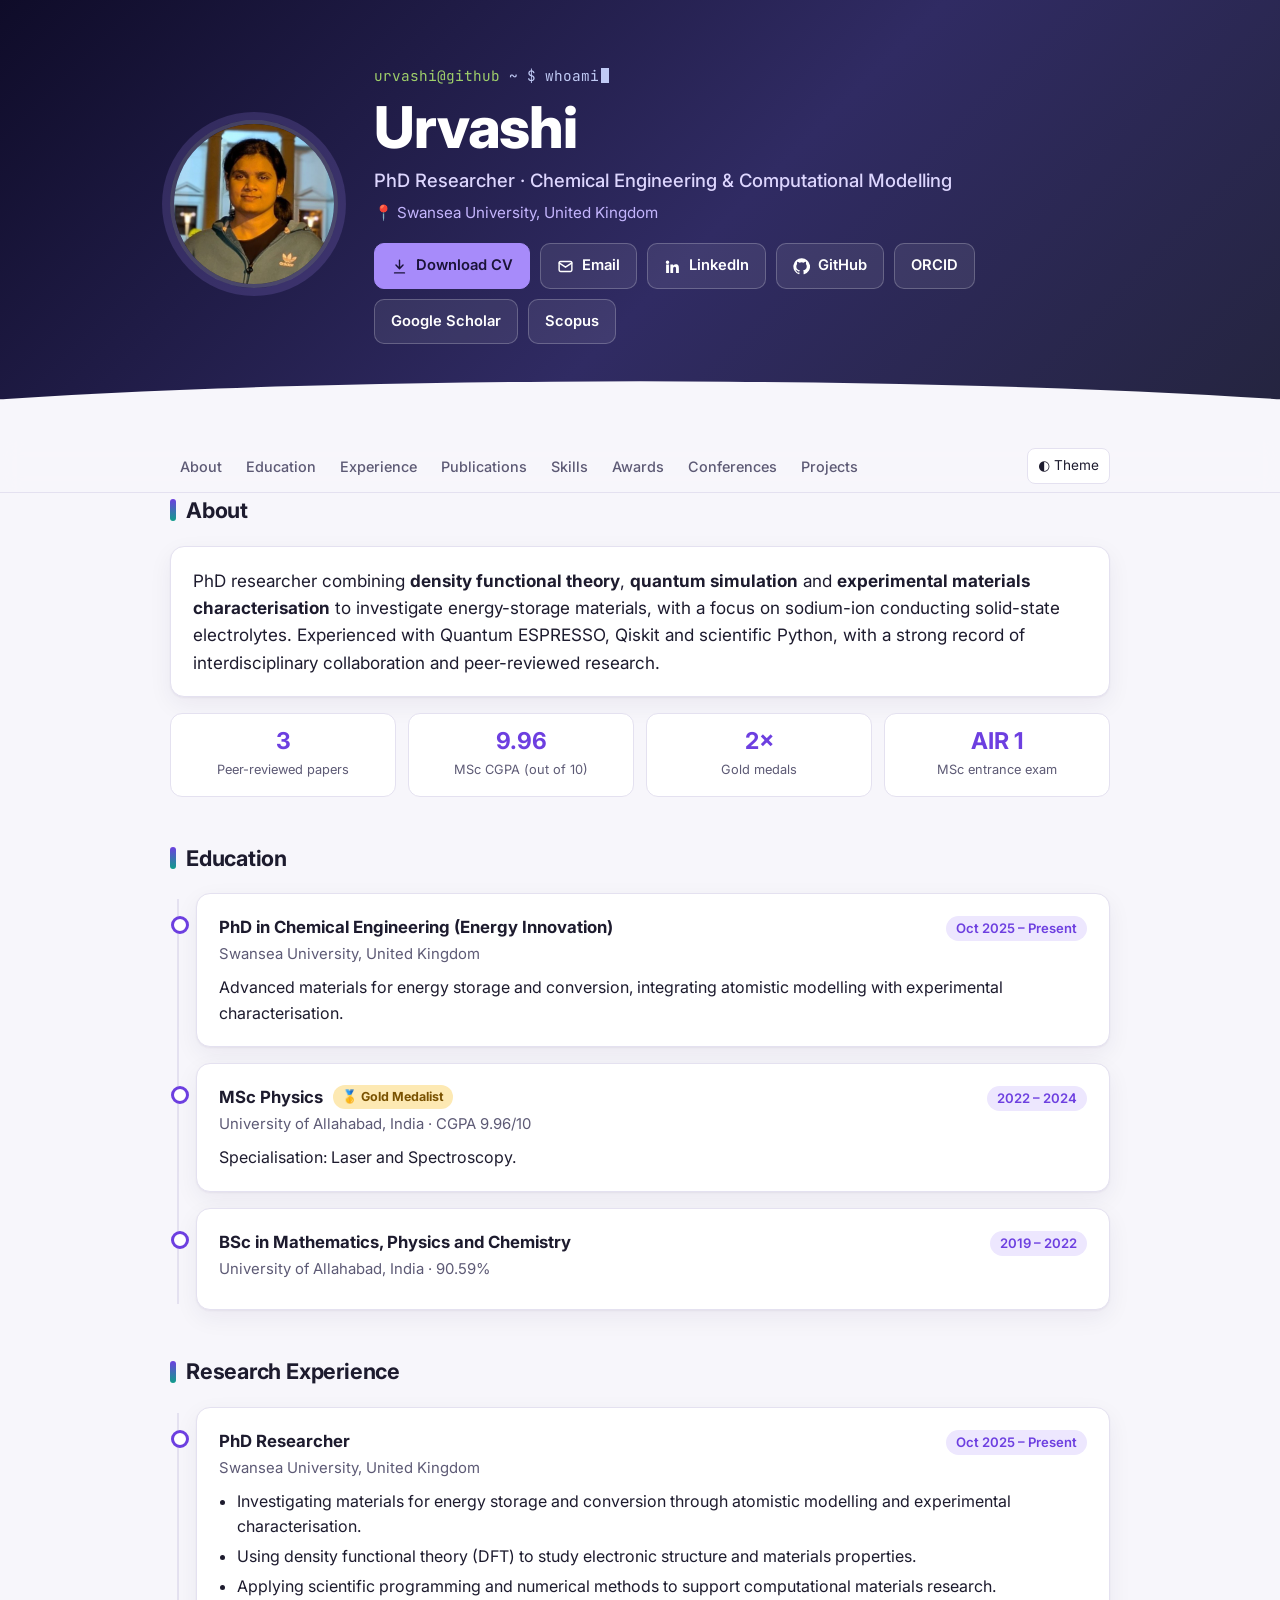
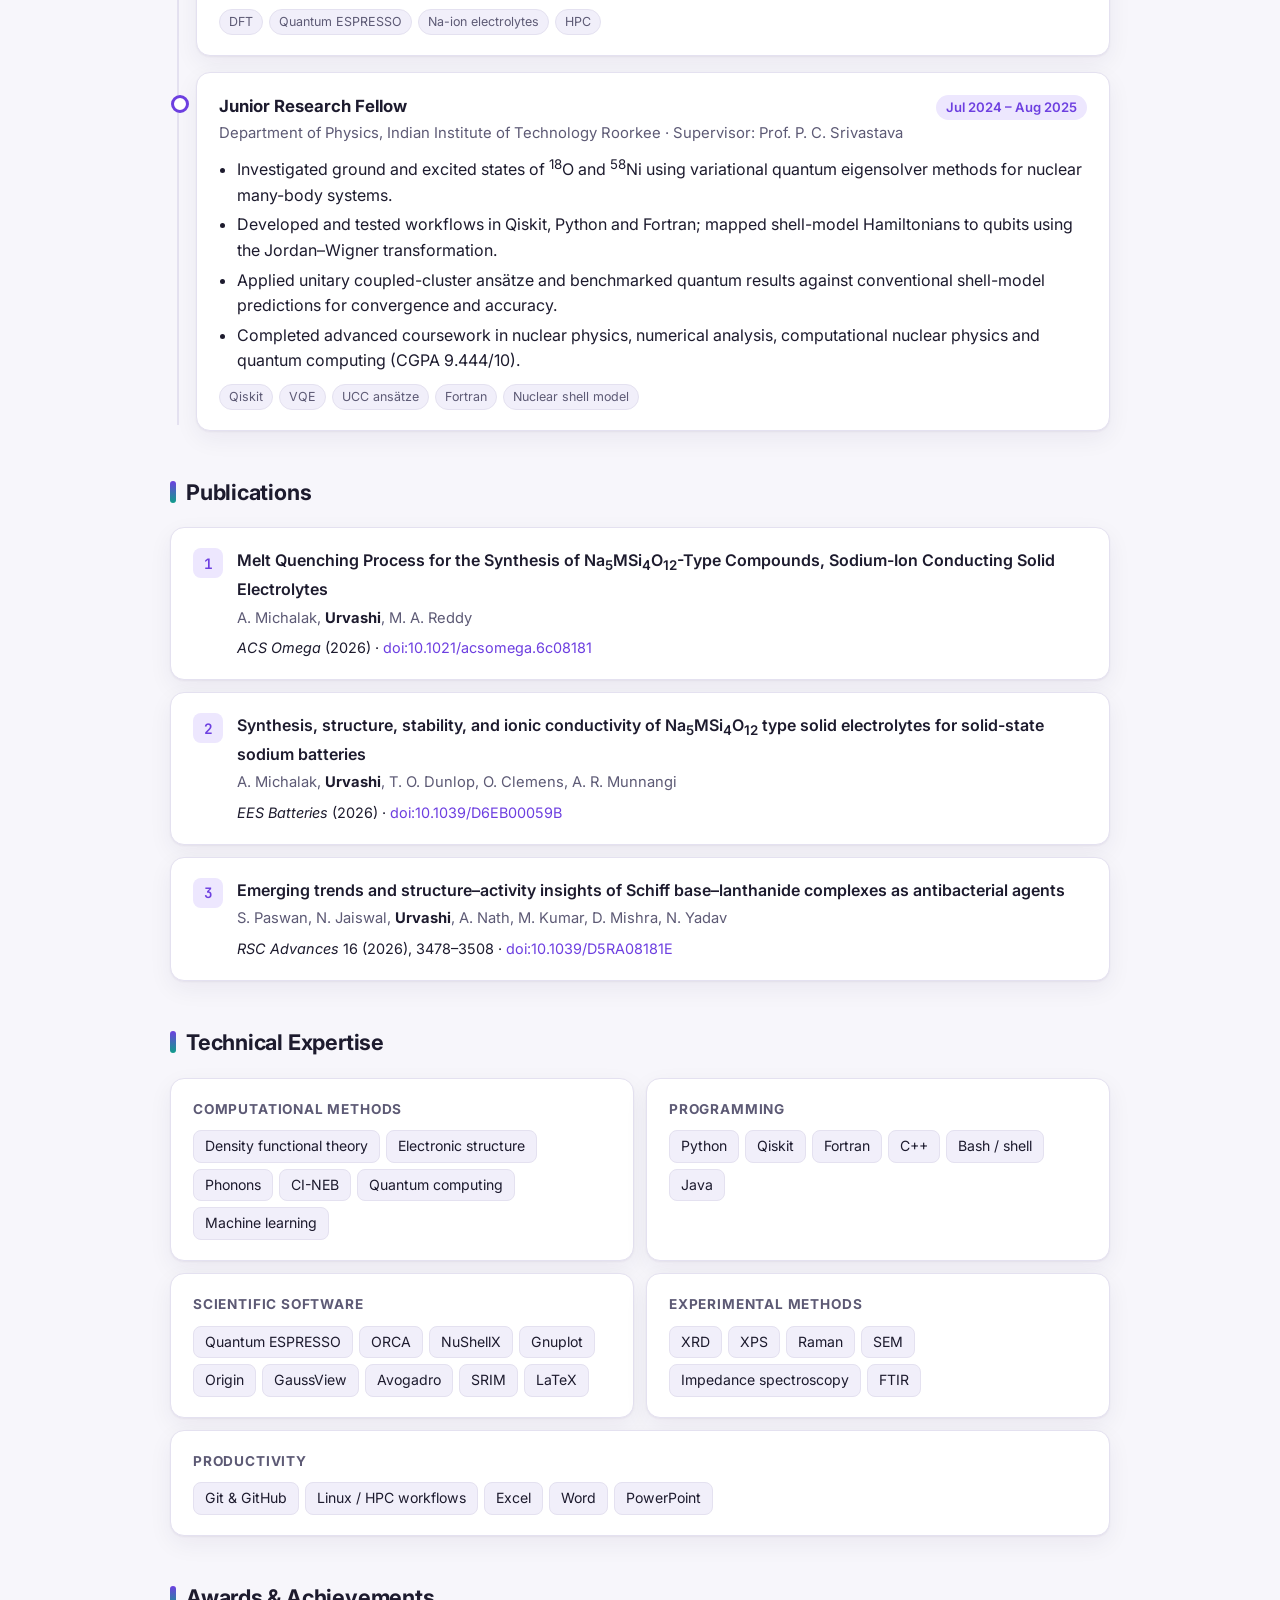
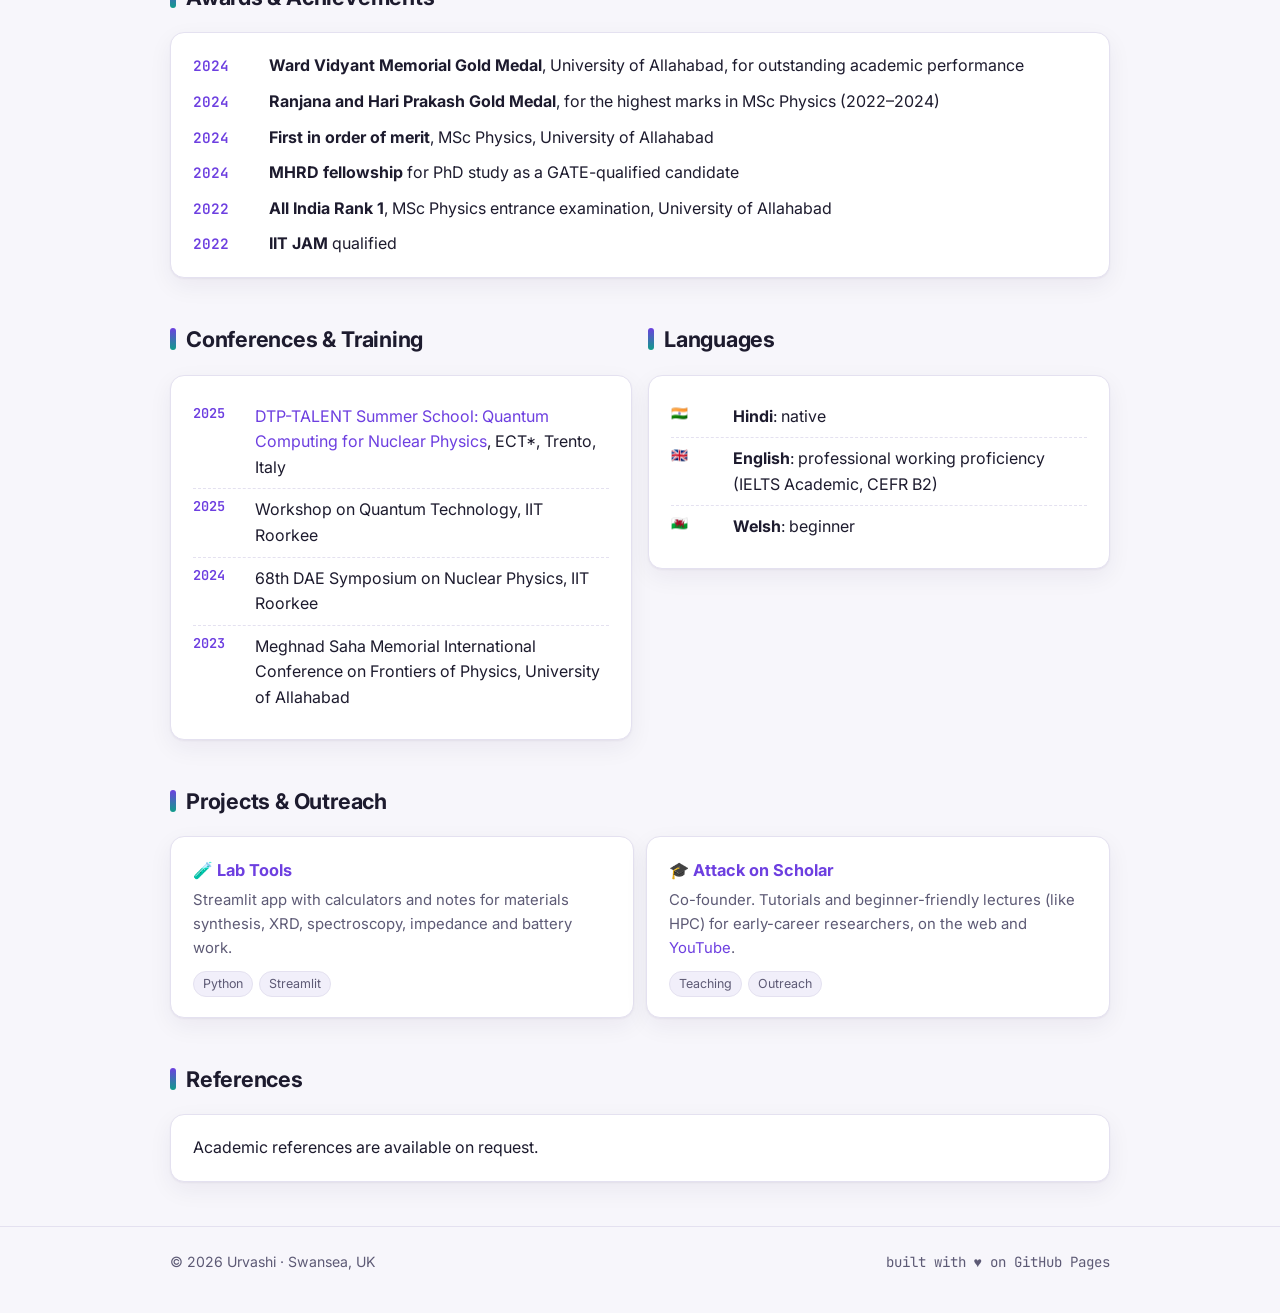
==== index.html @ 61d044e2 "Add files via upload" ====
<!doctype html>
<html lang="en">
<head>
<meta charset="utf-8">
<meta name="viewport" content="width=device-width, initial-scale=1">
<title>Urvashi · PhD Researcher</title>
<meta name="description" content="Urvashi: PhD researcher in Chemical Engineering (Energy Innovation) at Swansea University, working on sodium-ion solid-state electrolytes with DFT and experimental characterisation.">
<meta property="og:title" content="Urvashi · PhD Researcher">
<meta property="og:description" content="Sodium-ion solid-state electrolytes · DFT · Quantum computing · Swansea University">
<meta property="og:image" content="photo.jpg">
<link rel="preconnect" href="https://fonts.googleapis.com">
<link rel="preconnect" href="https://fonts.gstatic.com" crossorigin>
<link href="https://fonts.googleapis.com/css2?family=Inter:wght@400;500;600;700;800&family=JetBrains+Mono:wght@400;600&display=swap" rel="stylesheet">
<style>
:root{
  --bg:#f7f6fb; --surface:#ffffff; --surface-2:#f1effa; --text:#1d1b2e; --muted:#5d5a75; --line:#e4e1f0;
  --accent:#6d3fe0; --accent-soft:#ede7fe; --accent-2:#0f9d8a; --chip:#f1effa; --shadow:0 1px 2px rgba(30,20,70,.05),0 8px 24px rgba(30,20,70,.06);
  --hero-a:#0f0c29; --hero-b:#302b63; --hero-c:#24243e;
}
@media (prefers-color-scheme: dark){
  :root:not([data-theme="light"]){
    --bg:#0f0f17; --surface:#181826; --surface-2:#1f1f31; --text:#e6e4f5; --muted:#a19dbf; --line:#2c2a44;
    --accent:#a78bfa; --accent-soft:#2a2350; --accent-2:#5eead4; --chip:#232238; --shadow:0 1px 2px rgba(0,0,0,.3),0 8px 24px rgba(0,0,0,.25);
  }
}
:root[data-theme="dark"]{
  --bg:#0f0f17; --surface:#181826; --surface-2:#1f1f31; --text:#e6e4f5; --muted:#a19dbf; --line:#2c2a44;
  --accent:#a78bfa; --accent-soft:#2a2350; --accent-2:#5eead4; --chip:#232238; --shadow:0 1px 2px rgba(0,0,0,.3),0 8px 24px rgba(0,0,0,.25);
}
*{box-sizing:border-box}
html{scroll-behavior:smooth}
body{margin:0;background:var(--bg);color:var(--text);font:16px/1.6 Inter,system-ui,-apple-system,Segoe UI,Roboto,sans-serif;-webkit-font-smoothing:antialiased}
a{color:var(--accent);text-decoration:none}
a:hover{text-decoration:underline}
.mono{font-family:"JetBrains Mono",ui-monospace,Menlo,monospace}
.wrap{max-width:980px;margin:0 auto;padding:0 20px}

/* hero */
.hero{background:linear-gradient(135deg,var(--hero-a),var(--hero-b) 55%,var(--hero-c));color:#fff;position:relative;overflow:hidden}
.hero::after{content:"";position:absolute;inset:auto 0 -1px 0;height:60px;background:var(--bg);clip-path:ellipse(70% 100% at 50% 100%)}
.hero .wrap{display:flex;gap:36px;align-items:center;padding-top:64px;padding-bottom:96px;position:relative;z-index:1}
.photo{width:168px;height:168px;border-radius:50%;object-fit:cover;flex:none;border:4px solid rgba(255,255,255,.18);box-shadow:0 0 0 8px rgba(167,139,250,.18)}
.hero h1{font-size:clamp(2.4rem,6vw,3.6rem);line-height:1.05;margin:0 0 8px;font-weight:800;letter-spacing:-.02em}
.hero .role{font-size:1.15rem;color:#ddd6fe;margin:0 0 6px;font-weight:500}
.hero .place{color:#c4b5fd;margin:0 0 14px;font-size:.95rem}
.prompt{font-size:.9rem;color:#9ece6a;margin-bottom:10px}
.prompt span{color:#c0caf5}
.cursor{display:inline-block;width:.55em;height:1.05em;background:#c0caf5;vertical-align:-2px;margin-left:2px;animation:blink 1s steps(1) infinite}
@keyframes blink{50%{opacity:0}}
.actions{display:flex;flex-wrap:wrap;gap:10px;margin-top:18px}
.btn{display:inline-flex;align-items:center;gap:8px;padding:10px 16px;border-radius:10px;font-weight:600;font-size:.92rem;border:1px solid rgba(255,255,255,.22);color:#fff;background:rgba(255,255,255,.08);transition:.15s}
.btn:hover{background:rgba(255,255,255,.16);text-decoration:none;transform:translateY(-1px)}
.btn.primary{background:#a78bfa;border-color:#a78bfa;color:#1a1338}
.btn.primary:hover{background:#c4b5fd}
.btn svg{width:17px;height:17px;flex:none}

/* nav */
nav.top{position:sticky;top:0;z-index:5;background:color-mix(in srgb,var(--bg) 88%,transparent);backdrop-filter:blur(10px);border-bottom:1px solid var(--line)}
nav.top .wrap{display:flex;gap:4px;align-items:center;overflow-x:auto;padding-top:8px;padding-bottom:8px;scrollbar-width:none}
nav.top a{color:var(--muted);font-weight:500;font-size:.9rem;padding:6px 10px;border-radius:8px;white-space:nowrap}
nav.top a:hover{background:var(--surface-2);color:var(--text);text-decoration:none}
.theme{margin-left:auto;background:var(--surface);border:1px solid var(--line);color:var(--text);border-radius:8px;padding:6px 10px;cursor:pointer;font:inherit;font-size:.85rem;flex:none}

/* sections */
main{padding:32px 0 56px}
section{margin:0 0 44px;scroll-margin-top:70px}
h2{font-size:1.35rem;margin:0 0 18px;display:flex;align-items:center;gap:10px;letter-spacing:-.01em}
h2::before{content:"";width:6px;height:22px;border-radius:3px;background:linear-gradient(var(--accent),var(--accent-2))}
.card{background:var(--surface);border:1px solid var(--line);border-radius:14px;padding:20px 22px;box-shadow:var(--shadow)}
.lead{font-size:1.07rem;color:var(--text);margin:0}
.stats{display:grid;grid-template-columns:repeat(4,1fr);gap:12px;margin-top:16px}
.stat{background:var(--surface);border:1px solid var(--line);border-radius:12px;padding:14px;text-align:center}
.stat b{display:block;font-size:1.45rem;color:var(--accent);line-height:1.2}
.stat span{font-size:.8rem;color:var(--muted)}

/* timeline */
.tl{position:relative;padding-left:26px}
.tl::before{content:"";position:absolute;left:7px;top:6px;bottom:6px;width:2px;background:var(--line)}
.item{position:relative;margin-bottom:16px}
.item::before{content:"";position:absolute;left:-26px;top:22px;width:12px;height:12px;border-radius:50%;background:var(--surface);border:3px solid var(--accent)}
.item .head{display:flex;justify-content:space-between;gap:12px;flex-wrap:wrap;align-items:baseline}
.item h3{margin:0;font-size:1.05rem}
.when{font-size:.82rem;color:var(--accent);font-weight:600;background:var(--accent-soft);padding:2px 10px;border-radius:999px;white-space:nowrap}
.where{color:var(--muted);margin:2px 0 8px;font-size:.93rem}
.item ul{margin:8px 0 0;padding-left:18px}
.item li{margin:4px 0}
.tags{display:flex;flex-wrap:wrap;gap:6px;margin-top:10px}
.tag{font-size:.78rem;background:var(--chip);border:1px solid var(--line);padding:2px 9px;border-radius:999px;color:var(--muted)}
.badge{display:inline-block;font-size:.78rem;font-weight:700;color:#7a5200;background:#fde9b3;padding:2px 9px;border-radius:999px;margin-left:6px;vertical-align:2px}

/* publications */
.pubs{counter-reset:p;display:grid;gap:12px}
.pub{display:grid;grid-template-columns:auto 1fr;gap:14px;align-items:start}
.pub::before{counter-increment:p;content:counter(p);font:600 .9rem "JetBrains Mono",monospace;color:var(--accent);background:var(--accent-soft);width:30px;height:30px;border-radius:8px;display:grid;place-items:center}
.pub .t{font-weight:600;margin:0 0 4px}
.pub .a{color:var(--muted);font-size:.92rem;margin:0}
.pub .a b{color:var(--text)}
.pub .j{font-size:.9rem;margin:6px 0 0}
.pub .j i{color:var(--text)}

/* skills */
.skills{display:grid;grid-template-columns:repeat(2,1fr);gap:12px}
.skills h3{font-size:.85rem;text-transform:uppercase;letter-spacing:.06em;color:var(--muted);margin:0 0 10px}
.chips{display:flex;flex-wrap:wrap;gap:6px}
.chip{background:var(--chip);border:1px solid var(--line);padding:4px 11px;border-radius:8px;font-size:.88rem}

/* awards */
.awards{display:grid;gap:10px}
.award{display:grid;grid-template-columns:64px 1fr;gap:12px;align-items:baseline}
.award .y{font:600 .9rem "JetBrains Mono",monospace;color:var(--accent)}
.grid2{display:grid;grid-template-columns:1fr 1fr;gap:16px}
.list{margin:0;padding:0;list-style:none}
.list li{padding:8px 0;border-bottom:1px dashed var(--line);display:grid;grid-template-columns:52px 1fr;gap:10px}
.list li:last-child{border-bottom:0}
.list .y{font:600 .85rem "JetBrains Mono",monospace;color:var(--accent)}

.projects{display:grid;grid-template-columns:repeat(2,1fr);gap:12px}
.project h3{margin:0 0 6px;font-size:1.02rem}
.project p{margin:0 0 10px;color:var(--muted);font-size:.93rem}

footer{border-top:1px solid var(--line);padding:24px 0 40px;color:var(--muted);font-size:.88rem}
footer .wrap{display:flex;justify-content:space-between;gap:12px;flex-wrap:wrap}

@media screen and (max-width:720px){
  .hero .wrap{flex-direction:column;align-items:flex-start;padding-top:40px;padding-bottom:80px;gap:20px}
  .photo{width:120px;height:120px}
  .stats{grid-template-columns:repeat(2,1fr)}
  .skills,.grid2,.projects{grid-template-columns:1fr}
  .card{padding:16px}
}
@media print{
  @page{size:A4;margin:12mm 12mm}
  nav.top,.actions,.theme,.hero::after,.prompt,.stats,#references{display:none!important}
  html{font-size:10.5px}
  body{background:#fff;color:#111;font-size:10.5px;line-height:1.45}
  .wrap{max-width:none;padding:0}
  .hero{background:none;color:#111;border-bottom:2px solid #6d3fe0;margin-bottom:10px}
  .hero .wrap{padding:0 0 10px;gap:18px;flex-direction:row;align-items:center}
  .photo{width:78px;height:78px;border:0;box-shadow:none}
  .hero h1{font-size:26px;margin:0 0 2px}
  .hero .role{color:#333;font-size:12px;margin:0}
  .hero .place{color:#555;font-size:11px;margin:2px 0 0}
  .print-contact{display:block!important;font-size:10.5px;color:#333;margin-top:4px}
  main{padding:0}
  section{margin:0 0 12px}
  h2{font-size:13.5px;margin:0 0 6px}
  h2::before{height:14px;width:4px}
  .card,.stat{box-shadow:none;border:1px solid #ddd;padding:8px 10px;border-radius:8px;break-inside:avoid}
  .lead{font-size:11px}
  .tl{padding-left:18px}.tl::before{left:4px}
  .item{margin-bottom:6px}.item::before{left:-18px;top:12px;width:9px;height:9px;border-width:2px}
  .item h3{font-size:11.5px}.when{font-size:9.5px}.where{font-size:10px;margin:0 0 3px}
  .item ul{margin:3px 0 0}.item li{margin:1px 0}
  .tags{display:none}
  .pubs{gap:6px}.pub::before{width:20px;height:20px;font-size:10px}
  .skills{grid-template-columns:1fr 1fr!important;gap:6px}
  .skills h3{font-size:9.5px;margin:0 0 4px}.chip{font-size:9.5px;padding:1px 6px}
  .awards{gap:3px}.award{grid-template-columns:40px 1fr}
  .grid2,.projects{grid-template-columns:1fr 1fr!important;gap:8px}
  .list li{padding:3px 0;grid-template-columns:38px 1fr}
  a{color:#4b22c8}
  footer{display:none}
}
</style>
</head>
<body>

<header class="hero">
  <div class="wrap">
    <img class="photo" src="photo.jpg" alt="Photo of Urvashi">
    <div>
      <div class="prompt mono">urvashi@github <span>~ $ whoami</span><span class="cursor"></span></div>
      <h1>Urvashi</h1>
      <p class="role">PhD Researcher · Chemical Engineering &amp; Computational Modelling</p>
      <p class="place">📍 Swansea University, United Kingdom</p>
      <p class="print-contact" style="display:none">2598516@swansea.ac.uk · linkedin.com/in/urvashi-urvashi · github.com/Urru14 · ORCID 0009-0009-8799-0409 · urru14.github.io</p>
      <div class="actions">
        <a class="btn primary" href="CV_Urvashi.pdf" download>
          <svg viewBox="0 0 24 24" fill="none" stroke="currentColor" stroke-width="2" stroke-linecap="round" stroke-linejoin="round"><path d="M12 3v12m0 0-5-5m5 5 5-5M5 21h14"/></svg>Download CV</a>
        <a class="btn" href="mailto:2598516@swansea.ac.uk">
          <svg viewBox="0 0 24 24" fill="none" stroke="currentColor" stroke-width="2" stroke-linecap="round" stroke-linejoin="round"><rect x="3" y="5" width="18" height="14" rx="2"/><path d="m3 7 9 6 9-6"/></svg>Email</a>
        <a class="btn" href="https://www.linkedin.com/in/urvashi-urvashi/" target="_blank" rel="noopener">
          <svg viewBox="0 0 24 24" fill="currentColor"><path d="M4.98 3.5a2.5 2.5 0 1 1 0 5 2.5 2.5 0 0 1 0-5zM3 9h4v12H3zM9 9h3.8v1.7h.05c.53-1 1.83-2.05 3.77-2.05C20.6 8.65 21 11.2 21 14.5V21h-4v-5.7c0-1.36-.03-3.1-1.9-3.1-1.9 0-2.2 1.48-2.2 3V21H9z"/></svg>LinkedIn</a>
        <a class="btn" href="https://github.com/Urru14" target="_blank" rel="noopener">
          <svg viewBox="0 0 24 24" fill="currentColor"><path d="M12 .5a11.5 11.5 0 0 0-3.64 22.41c.58.1.79-.25.79-.56v-2c-3.2.7-3.88-1.37-3.88-1.37-.52-1.33-1.28-1.69-1.28-1.69-1.05-.72.08-.7.08-.7 1.16.08 1.77 1.19 1.77 1.19 1.03 1.77 2.7 1.26 3.36.96.1-.75.4-1.26.73-1.55-2.55-.29-5.24-1.28-5.24-5.69 0-1.26.45-2.29 1.19-3.1-.12-.29-.52-1.46.11-3.05 0 0 .97-.31 3.17 1.18a11 11 0 0 1 5.78 0c2.2-1.49 3.17-1.18 3.17-1.18.63 1.59.23 2.76.11 3.05.74.81 1.19 1.84 1.19 3.1 0 4.42-2.7 5.4-5.26 5.68.41.36.78 1.06.78 2.14v3.17c0 .31.21.67.8.56A11.5 11.5 0 0 0 12 .5z"/></svg>GitHub</a>
        <a class="btn" href="https://orcid.org/0009-0009-8799-0409" target="_blank" rel="noopener">ORCID</a>
        <a class="btn" href="https://scholar.google.com/citations?user=A3PcYIsAAAAJ" target="_blank" rel="noopener">Google Scholar</a>
        <a class="btn" href="https://www.scopus.com/inward/authorDetails.url?authorID=60637903800&amp;partnerID=MN8TOARS" target="_blank" rel="noopener">Scopus</a>
      </div>
    </div>
  </div>
</header>

<nav class="top" aria-label="Sections">
  <div class="wrap">
    <a href="#about">About</a>
    <a href="#education">Education</a>
    <a href="#experience">Experience</a>
    <a href="#publications">Publications</a>
    <a href="#skills">Skills</a>
    <a href="#awards">Awards</a>
    <a href="#conferences">Conferences</a>
    <a href="#projects">Projects</a>
    <button class="theme" id="themeBtn" type="button" aria-label="Toggle colour theme">◐ Theme</button>
  </div>
</nav>

<main class="wrap">

  <section id="about">
    <h2>About</h2>
    <div class="card">
      <p class="lead">PhD researcher combining <b>density functional theory</b>, <b>quantum simulation</b> and <b>experimental materials characterisation</b> to investigate energy-storage materials, with a focus on sodium-ion conducting solid-state electrolytes. Experienced with Quantum ESPRESSO, Qiskit and scientific Python, with a strong record of interdisciplinary collaboration and peer-reviewed research.</p>
    </div>
    <div class="stats">
      <div class="stat"><b>3</b><span>Peer-reviewed papers</span></div>
      <div class="stat"><b>9.96</b><span>MSc CGPA (out of 10)</span></div>
      <div class="stat"><b>2×</b><span>Gold medals</span></div>
      <div class="stat"><b>AIR 1</b><span>MSc entrance exam</span></div>
    </div>
  </section>

  <section id="education">
    <h2>Education</h2>
    <div class="tl">
      <div class="item card">
        <div class="head"><h3>PhD in Chemical Engineering (Energy Innovation)</h3><span class="when">Oct 2025 – Present</span></div>
        <p class="where">Swansea University, United Kingdom</p>
        <p style="margin:0">Advanced materials for energy storage and conversion, integrating atomistic modelling with experimental characterisation.</p>
      </div>
      <div class="item card">
        <div class="head"><h3>MSc Physics <span class="badge">🥇 Gold Medalist</span></h3><span class="when">2022 – 2024</span></div>
        <p class="where">University of Allahabad, India · CGPA 9.96/10</p>
        <p style="margin:0">Specialisation: Laser and Spectroscopy.</p>
      </div>
      <div class="item card">
        <div class="head"><h3>BSc in Mathematics, Physics and Chemistry</h3><span class="when">2019 – 2022</span></div>
        <p class="where">University of Allahabad, India · 90.59%</p>
      </div>
    </div>
  </section>

  <section id="experience">
    <h2>Research Experience</h2>
    <div class="tl">
      <div class="item card">
        <div class="head"><h3>PhD Researcher</h3><span class="when">Oct 2025 – Present</span></div>
        <p class="where">Swansea University, United Kingdom</p>
        <ul>
          <li>Investigating materials for energy storage and conversion through atomistic modelling and experimental characterisation.</li>
          <li>Using density functional theory (DFT) to study electronic structure and materials properties.</li>
          <li>Applying scientific programming and numerical methods to support computational materials research.</li>
        </ul>
        <div class="tags"><span class="tag">DFT</span><span class="tag">Quantum ESPRESSO</span><span class="tag">Na-ion electrolytes</span><span class="tag">HPC</span></div>
      </div>
      <div class="item card">
        <div class="head"><h3>Junior Research Fellow</h3><span class="when">Jul 2024 – Aug 2025</span></div>
        <p class="where">Department of Physics, Indian Institute of Technology Roorkee · Supervisor: Prof. P. C. Srivastava</p>
        <ul>
          <li>Investigated ground and excited states of <sup>18</sup>O and <sup>58</sup>Ni using variational quantum eigensolver methods for nuclear many-body systems.</li>
          <li>Developed and tested workflows in Qiskit, Python and Fortran; mapped shell-model Hamiltonians to qubits using the Jordan–Wigner transformation.</li>
          <li>Applied unitary coupled-cluster ansätze and benchmarked quantum results against conventional shell-model predictions for convergence and accuracy.</li>
          <li>Completed advanced coursework in nuclear physics, numerical analysis, computational nuclear physics and quantum computing (CGPA 9.444/10).</li>
        </ul>
        <div class="tags"><span class="tag">Qiskit</span><span class="tag">VQE</span><span class="tag">UCC ansätze</span><span class="tag">Fortran</span><span class="tag">Nuclear shell model</span></div>
      </div>
    </div>
  </section>

  <section id="publications">
    <h2>Publications</h2>
    <div class="pubs">
      <div class="card pub"><div>
        <p class="t">Melt Quenching Process for the Synthesis of Na<sub>5</sub>MSi<sub>4</sub>O<sub>12</sub>-Type Compounds, Sodium-Ion Conducting Solid Electrolytes</p>
        <p class="a">A. Michalak, <b>Urvashi</b>, M. A. Reddy</p>
        <p class="j"><i>ACS Omega</i> (2026) · <a href="https://doi.org/10.1021/acsomega.6c08181" target="_blank" rel="noopener">doi:10.1021/acsomega.6c08181</a></p>
      </div></div>
      <div class="card pub"><div>
        <p class="t">Synthesis, structure, stability, and ionic conductivity of Na<sub>5</sub>MSi<sub>4</sub>O<sub>12</sub> type solid electrolytes for solid-state sodium batteries</p>
        <p class="a">A. Michalak, <b>Urvashi</b>, T. O. Dunlop, O. Clemens, A. R. Munnangi</p>
        <p class="j"><i>EES Batteries</i> (2026) · <a href="https://doi.org/10.1039/D6EB00059B" target="_blank" rel="noopener">doi:10.1039/D6EB00059B</a></p>
      </div></div>
      <div class="card pub"><div>
        <p class="t">Emerging trends and structure–activity insights of Schiff base–lanthanide complexes as antibacterial agents</p>
        <p class="a">S. Paswan, N. Jaiswal, <b>Urvashi</b>, A. Nath, M. Kumar, D. Mishra, N. Yadav</p>
        <p class="j"><i>RSC Advances</i> 16 (2026), 3478–3508 · <a href="https://doi.org/10.1039/D5RA08181E" target="_blank" rel="noopener">doi:10.1039/D5RA08181E</a></p>
      </div></div>
    </div>
  </section>

  <section id="skills">
    <h2>Technical Expertise</h2>
    <div class="skills">
      <div class="card"><h3>Computational methods</h3><div class="chips">
        <span class="chip">Density functional theory</span><span class="chip">Electronic structure</span><span class="chip">Phonons</span><span class="chip">CI-NEB</span><span class="chip">Quantum computing</span><span class="chip">Machine learning</span></div></div>
      <div class="card"><h3>Programming</h3><div class="chips">
        <span class="chip">Python</span><span class="chip">Qiskit</span><span class="chip">Fortran</span><span class="chip">C++</span><span class="chip">Bash / shell</span><span class="chip">Java</span></div></div>
      <div class="card"><h3>Scientific software</h3><div class="chips">
        <span class="chip">Quantum ESPRESSO</span><span class="chip">ORCA</span><span class="chip">NuShellX</span><span class="chip">Gnuplot</span><span class="chip">Origin</span><span class="chip">GaussView</span><span class="chip">Avogadro</span><span class="chip">SRIM</span><span class="chip">LaTeX</span></div></div>
      <div class="card"><h3>Experimental methods</h3><div class="chips">
        <span class="chip">XRD</span><span class="chip">XPS</span><span class="chip">Raman</span><span class="chip">SEM</span><span class="chip">Impedance spectroscopy</span><span class="chip">FTIR</span></div></div>
      <div class="card" style="grid-column:1/-1"><h3>Productivity</h3><div class="chips">
        <span class="chip">Git &amp; GitHub</span><span class="chip">Linux / HPC workflows</span><span class="chip">Excel</span><span class="chip">Word</span><span class="chip">PowerPoint</span></div></div>
    </div>
  </section>

  <section id="awards">
    <h2>Awards &amp; Achievements</h2>
    <div class="card awards">
      <div class="award"><span class="y">2024</span><span><b>Ward Vidyant Memorial Gold Medal</b>, University of Allahabad, for outstanding academic performance</span></div>
      <div class="award"><span class="y">2024</span><span><b>Ranjana and Hari Prakash Gold Medal</b>, for the highest marks in MSc Physics (2022–2024)</span></div>
      <div class="award"><span class="y">2024</span><span><b>First in order of merit</b>, MSc Physics, University of Allahabad</span></div>
      <div class="award"><span class="y">2024</span><span><b>MHRD fellowship</b> for PhD study as a GATE-qualified candidate</span></div>
      <div class="award"><span class="y">2022</span><span><b>All India Rank 1</b>, MSc Physics entrance examination, University of Allahabad</span></div>
      <div class="award"><span class="y">2022</span><span><b>IIT JAM</b> qualified</span></div>
    </div>
  </section>

  <section id="conferences">
    <div class="grid2">
      <div>
        <h2>Conferences &amp; Training</h2>
        <div class="card"><ul class="list">
          <li><span class="y">2025</span><span><a href="https://indico.ectstar.eu/event/250/" target="_blank" rel="noopener">DTP-TALENT Summer School: Quantum Computing for Nuclear Physics</a>, ECT*, Trento, Italy</span></li>
          <li><span class="y">2025</span><span>Workshop on Quantum Technology, IIT Roorkee</span></li>
          <li><span class="y">2024</span><span>68th DAE Symposium on Nuclear Physics, IIT Roorkee</span></li>
          <li><span class="y">2023</span><span>Meghnad Saha Memorial International Conference on Frontiers of Physics, University of Allahabad</span></li>
        </ul></div>
      </div>
      <div>
        <h2>Languages</h2>
        <div class="card"><ul class="list">
          <li><span class="y">🇮🇳</span><span><b>Hindi</b>: native</span></li>
          <li><span class="y">🇬🇧</span><span><b>English</b>: professional working proficiency (IELTS Academic, CEFR B2)</span></li>
          <li><span class="y">🏴󠁧󠁢󠁷󠁬󠁳󠁿</span><span><b>Welsh</b>: beginner</span></li>
        </ul></div>
      </div>
    </div>
  </section>

  <section id="projects">
    <h2>Projects &amp; Outreach</h2>
    <div class="projects">
      <div class="card project">
        <h3>🧪 <a href="https://github.com/Urru14/lab-tools" target="_blank" rel="noopener">Lab Tools</a></h3>
        <p>Streamlit app with calculators and notes for materials synthesis, XRD, spectroscopy, impedance and battery work.</p>
        <div class="tags"><span class="tag">Python</span><span class="tag">Streamlit</span></div>
      </div>
      <div class="card project">
        <h3>🎓 <a href="https://attackonscholar.com" target="_blank" rel="noopener">Attack on Scholar</a></h3>
        <p>Co-founder. Tutorials and beginner-friendly lectures (like HPC) for early-career researchers, on the web and <a href="https://www.youtube.com/@AttackonScholar" target="_blank" rel="noopener">YouTube</a>.</p>
        <div class="tags"><span class="tag">Teaching</span><span class="tag">Outreach</span></div>
      </div>
    </div>
  </section>

  <section id="references">
    <h2>References</h2>
    <div class="card"><p style="margin:0">Academic references are available on request.</p></div>
  </section>

</main>

<footer>
  <div class="wrap">
    <span>© <span id="yr">2026</span> Urvashi · Swansea, UK</span>
    <span class="mono">built with ♥ on GitHub Pages</span>
  </div>
</footer>

<script>
  (function(){
    var root=document.documentElement, btn=document.getElementById('themeBtn');
    try{ var saved=localStorage.getItem('theme'); if(saved) root.setAttribute('data-theme',saved); }catch(e){}
    btn.addEventListener('click',function(){
      var cur=root.getAttribute('data-theme');
      if(!cur){ cur=window.matchMedia('(prefers-color-scheme: dark)').matches?'dark':'light'; }
      var next=cur==='dark'?'light':'dark';
      root.setAttribute('data-theme',next);
      try{ localStorage.setItem('theme',next); }catch(e){}
    });
    document.getElementById('yr').textContent=new Date().getFullYear();
  })();
</script>
</body>
</html>
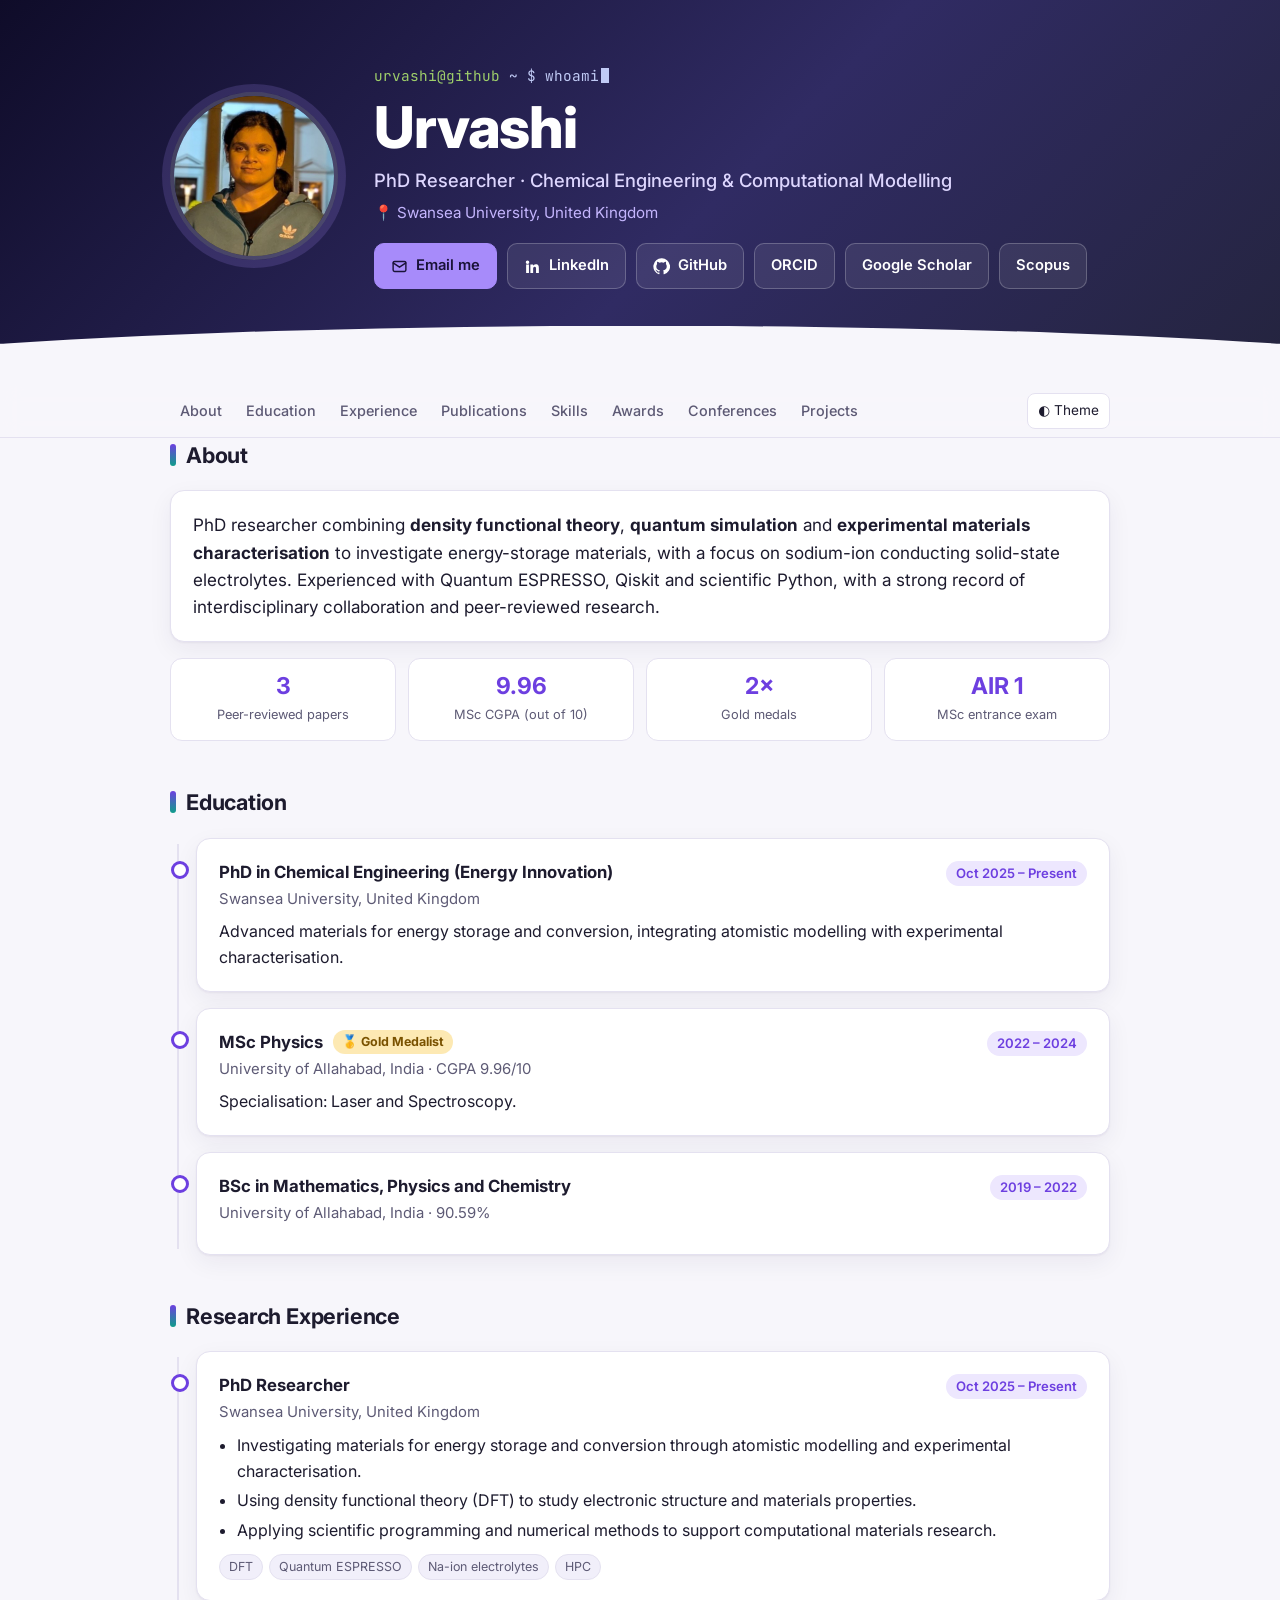
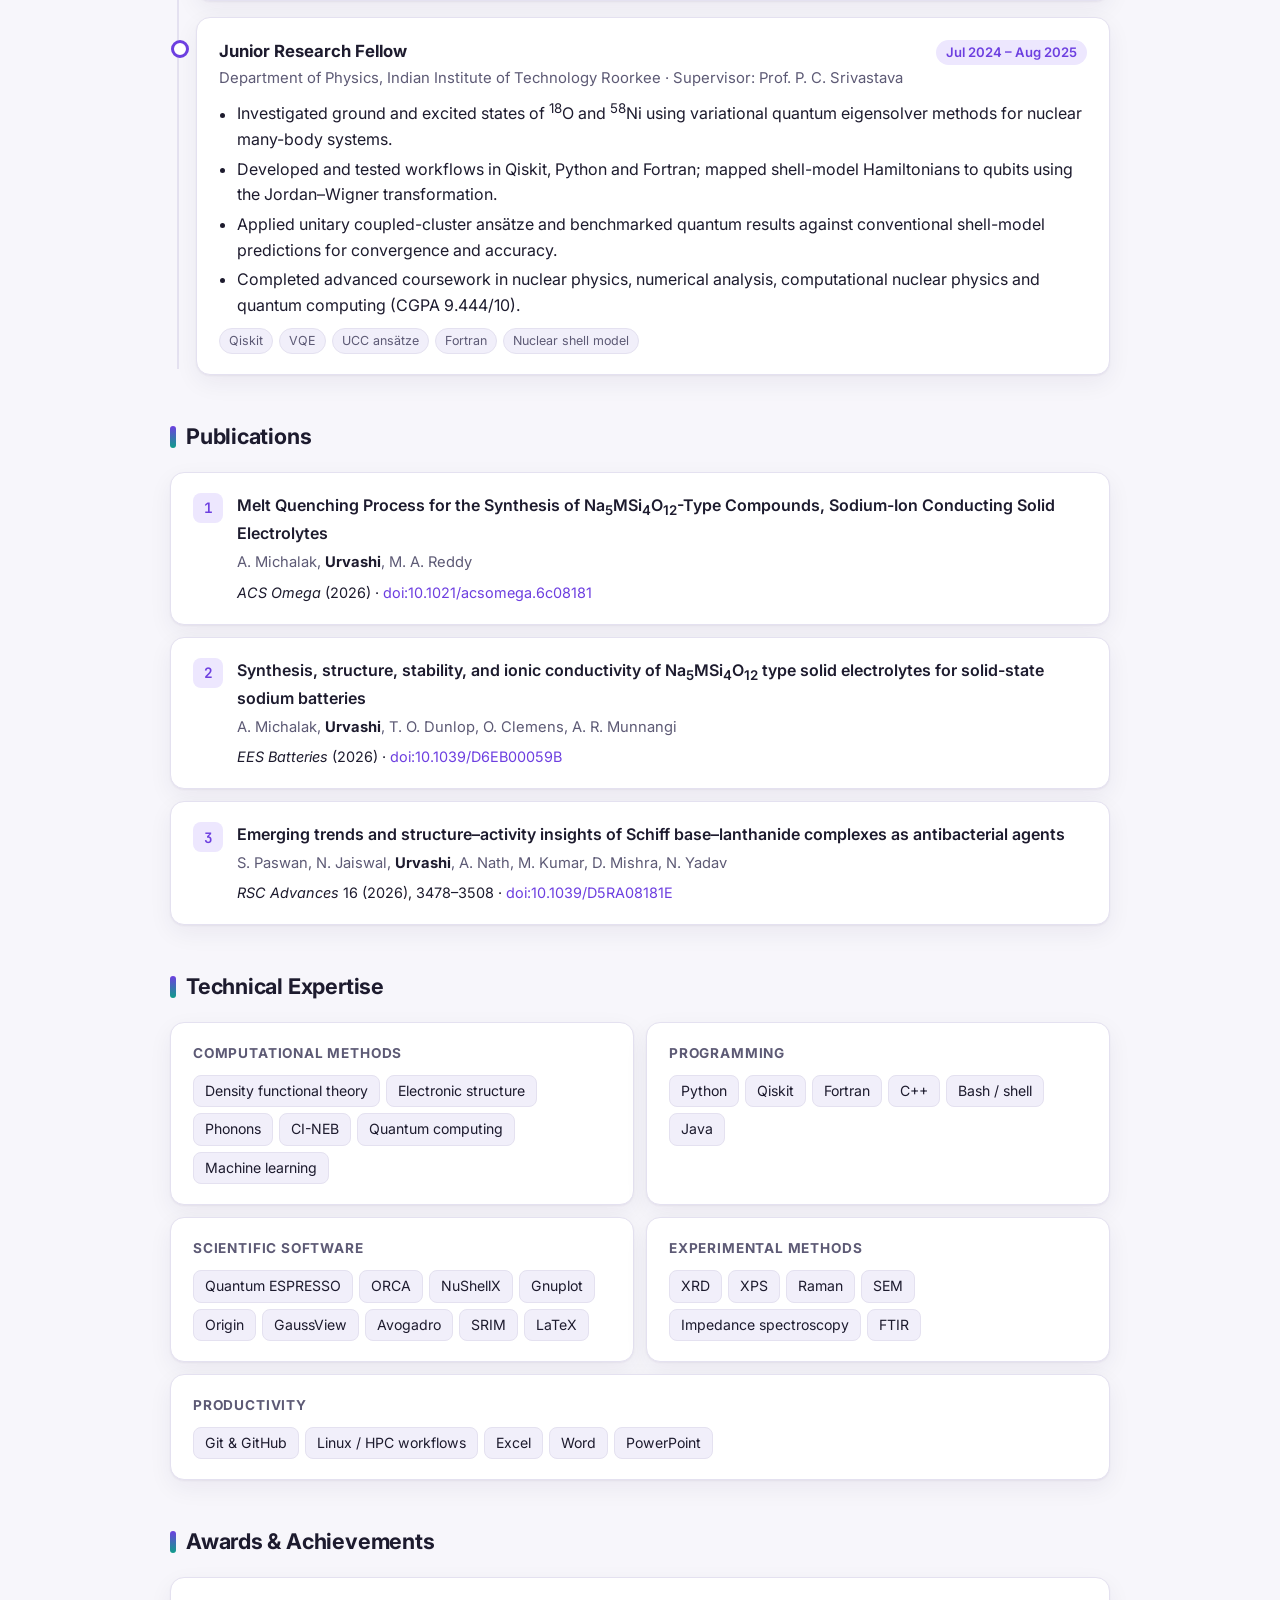
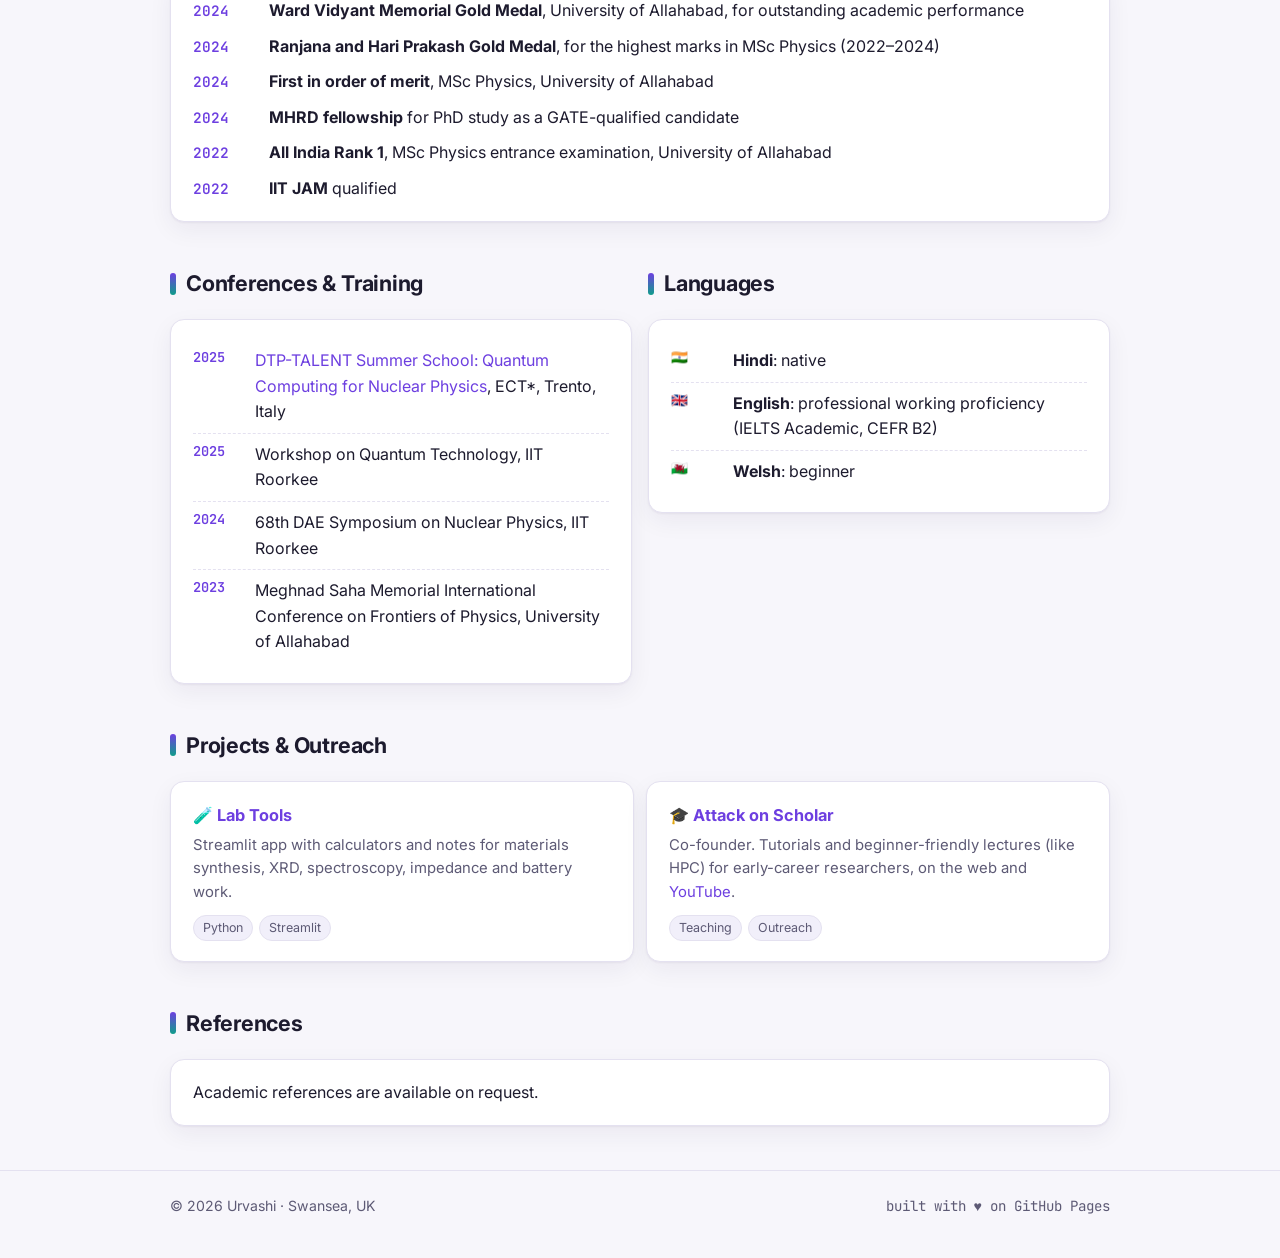
==== commit e9d7f64a: "Add files via upload" ====
--- a/index.html
+++ b/index.html
@@ -7,7 +7,7 @@
 <meta name="description" content="Urvashi: PhD researcher in Chemical Engineering (Energy Innovation) at Swansea University, working on sodium-ion solid-state electrolytes with DFT and experimental characterisation.">
 <meta property="og:title" content="Urvashi · PhD Researcher">
 <meta property="og:description" content="Sodium-ion solid-state electrolytes · DFT · Quantum computing · Swansea University">
-<meta property="og:image" content="photo.jpg">
+<meta property="og:image" content="https://urru14.github.io/photo.jpg">
 <link rel="preconnect" href="https://fonts.googleapis.com">
 <link rel="preconnect" href="https://fonts.gstatic.com" crossorigin>
 <link href="https://fonts.googleapis.com/css2?family=Inter:wght@400;500;600;700;800&family=JetBrains+Mono:wght@400;600&display=swap" rel="stylesheet">
@@ -173,12 +173,10 @@
       <h1>Urvashi</h1>
       <p class="role">PhD Researcher · Chemical Engineering &amp; Computational Modelling</p>
       <p class="place">📍 Swansea University, United Kingdom</p>
-      <p class="print-contact" style="display:none">2598516@swansea.ac.uk · linkedin.com/in/urvashi-urvashi · github.com/Urru14 · ORCID 0009-0009-8799-0409 · urru14.github.io</p>
+      <p class="print-contact" style="display:none">urruyadav@gmail.com · linkedin.com/in/urvashi-urvashi · github.com/Urru14 · ORCID 0009-0009-8799-0409 · urru14.github.io</p>
       <div class="actions">
-        <a class="btn primary" href="CV_Urvashi.pdf" download>
-          <svg viewBox="0 0 24 24" fill="none" stroke="currentColor" stroke-width="2" stroke-linecap="round" stroke-linejoin="round"><path d="M12 3v12m0 0-5-5m5 5 5-5M5 21h14"/></svg>Download CV</a>
-        <a class="btn" href="mailto:2598516@swansea.ac.uk">
-          <svg viewBox="0 0 24 24" fill="none" stroke="currentColor" stroke-width="2" stroke-linecap="round" stroke-linejoin="round"><rect x="3" y="5" width="18" height="14" rx="2"/><path d="m3 7 9 6 9-6"/></svg>Email</a>
+        <a class="btn primary" href="mailto:urruyadav@gmail.com">
+          <svg viewBox="0 0 24 24" fill="none" stroke="currentColor" stroke-width="2" stroke-linecap="round" stroke-linejoin="round"><rect x="3" y="5" width="18" height="14" rx="2"/><path d="m3 7 9 6 9-6"/></svg>Email me</a>
         <a class="btn" href="https://www.linkedin.com/in/urvashi-urvashi/" target="_blank" rel="noopener">
           <svg viewBox="0 0 24 24" fill="currentColor"><path d="M4.98 3.5a2.5 2.5 0 1 1 0 5 2.5 2.5 0 0 1 0-5zM3 9h4v12H3zM9 9h3.8v1.7h.05c.53-1 1.83-2.05 3.77-2.05C20.6 8.65 21 11.2 21 14.5V21h-4v-5.7c0-1.36-.03-3.1-1.9-3.1-1.9 0-2.2 1.48-2.2 3V21H9z"/></svg>LinkedIn</a>
         <a class="btn" href="https://github.com/Urru14" target="_blank" rel="noopener">
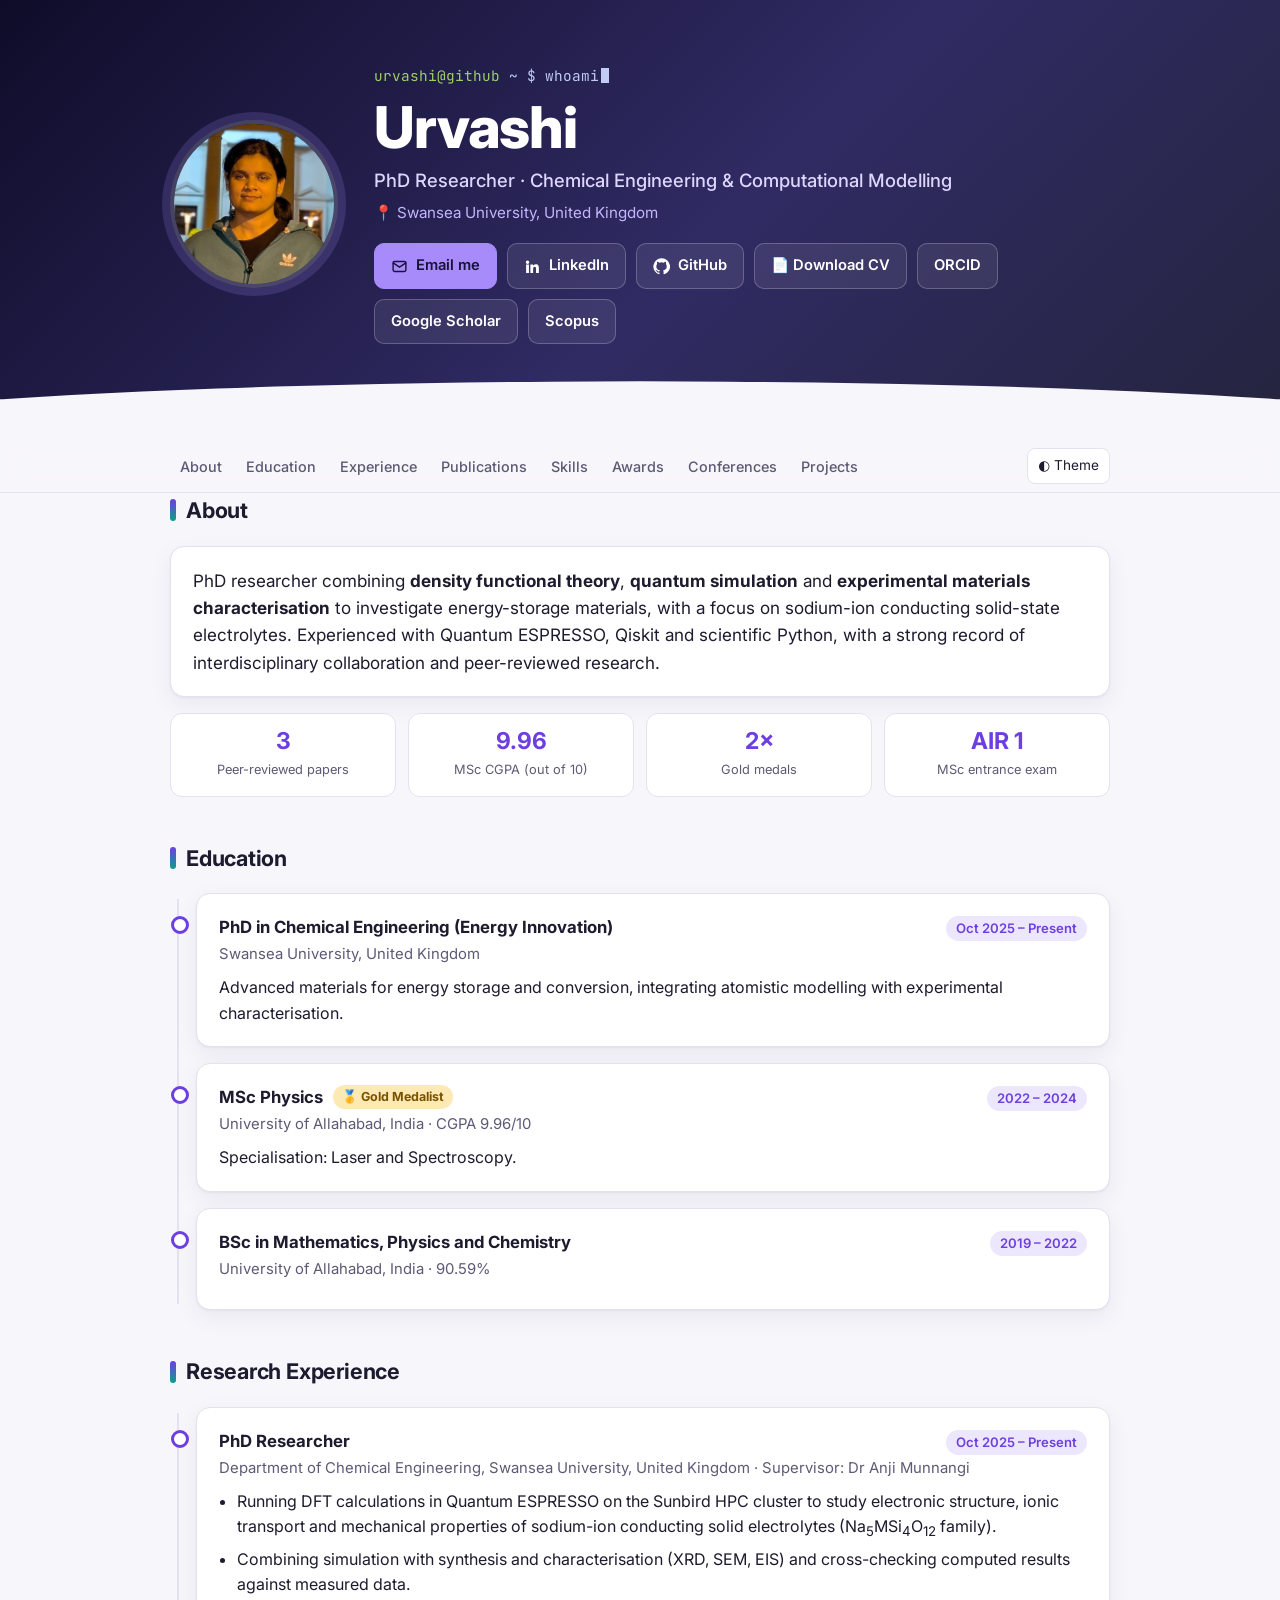
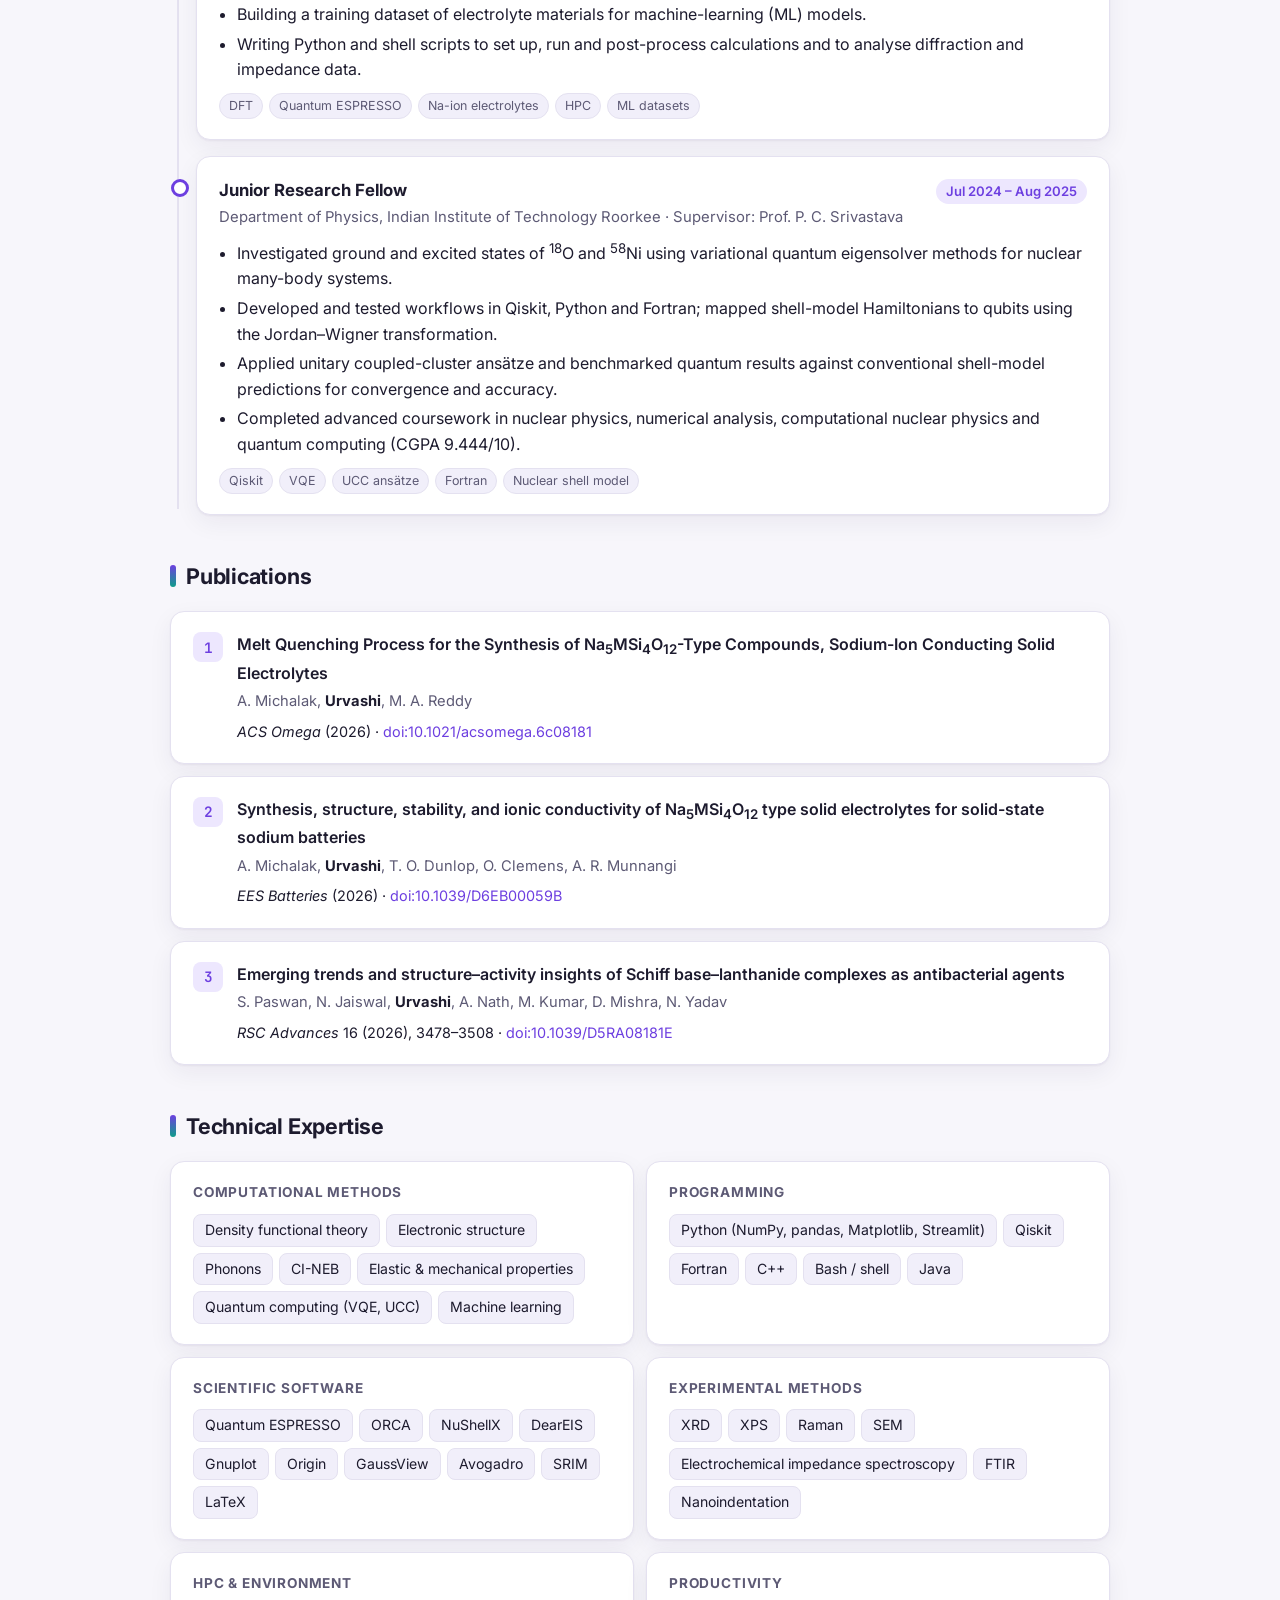
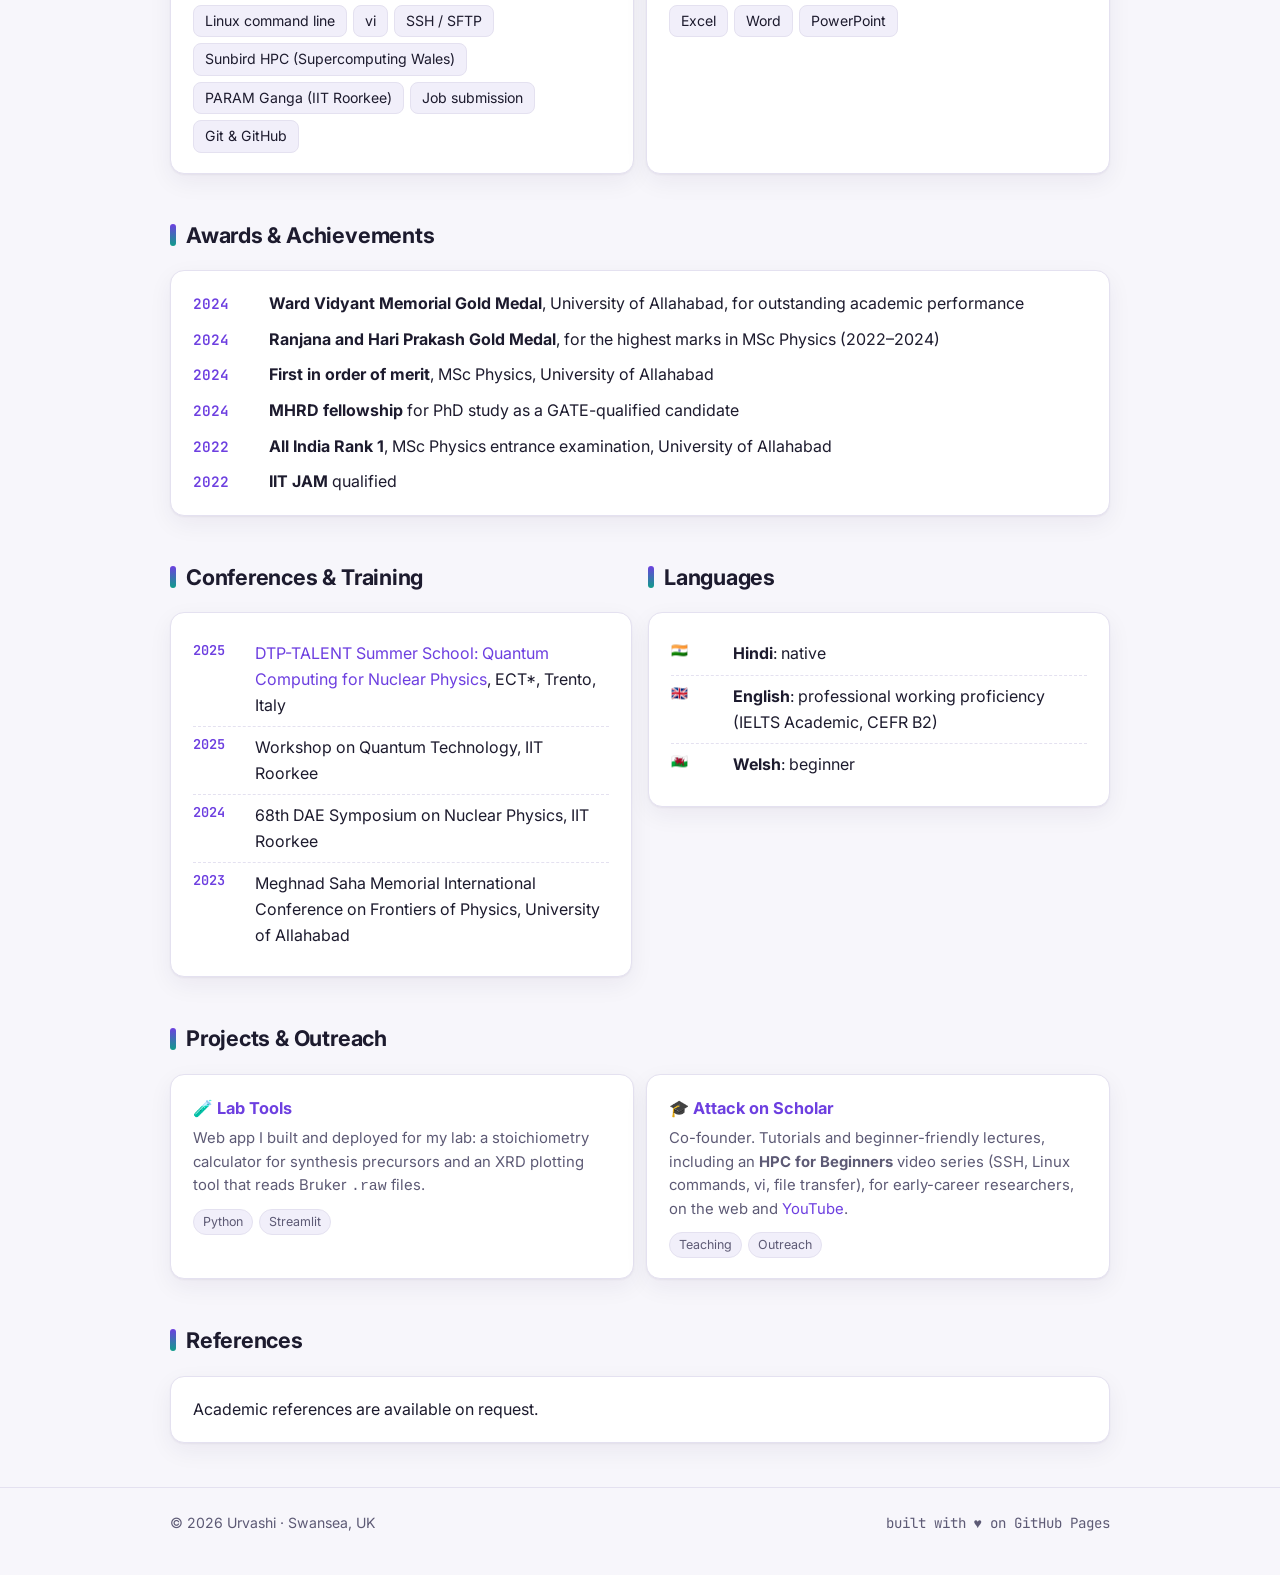
==== commit 58f9ef71: "Add files via upload" ====
--- a/index.html
+++ b/index.html
@@ -130,6 +130,9 @@
 }
 @media print{
   @page{size:A4;margin:12mm 12mm}
+  :root,:root[data-theme="dark"],:root:not([data-theme="light"]){
+    --bg:#fff;--surface:#fff;--surface-2:#f6f5fb;--text:#111;--muted:#444;--line:#ddd;
+    --accent:#4b22c8;--accent-soft:#eee8fd;--accent-2:#0f9d8a;--chip:#f4f2fb;--shadow:none}
   nav.top,.actions,.theme,.hero::after,.prompt,.stats,#references{display:none!important}
   html{font-size:10.5px}
   body{background:#fff;color:#111;font-size:10.5px;line-height:1.45}
@@ -181,6 +184,7 @@
           <svg viewBox="0 0 24 24" fill="currentColor"><path d="M4.98 3.5a2.5 2.5 0 1 1 0 5 2.5 2.5 0 0 1 0-5zM3 9h4v12H3zM9 9h3.8v1.7h.05c.53-1 1.83-2.05 3.77-2.05C20.6 8.65 21 11.2 21 14.5V21h-4v-5.7c0-1.36-.03-3.1-1.9-3.1-1.9 0-2.2 1.48-2.2 3V21H9z"/></svg>LinkedIn</a>
         <a class="btn" href="https://github.com/Urru14" target="_blank" rel="noopener">
           <svg viewBox="0 0 24 24" fill="currentColor"><path d="M12 .5a11.5 11.5 0 0 0-3.64 22.41c.58.1.79-.25.79-.56v-2c-3.2.7-3.88-1.37-3.88-1.37-.52-1.33-1.28-1.69-1.28-1.69-1.05-.72.08-.7.08-.7 1.16.08 1.77 1.19 1.77 1.19 1.03 1.77 2.7 1.26 3.36.96.1-.75.4-1.26.73-1.55-2.55-.29-5.24-1.28-5.24-5.69 0-1.26.45-2.29 1.19-3.1-.12-.29-.52-1.46.11-3.05 0 0 .97-.31 3.17 1.18a11 11 0 0 1 5.78 0c2.2-1.49 3.17-1.18 3.17-1.18.63 1.59.23 2.76.11 3.05.74.81 1.19 1.84 1.19 3.1 0 4.42-2.7 5.4-5.26 5.68.41.36.78 1.06.78 2.14v3.17c0 .31.21.67.8.56A11.5 11.5 0 0 0 12 .5z"/></svg>GitHub</a>
+        <a class="btn" href="Urvashi_CV.pdf" target="_blank" rel="noopener">📄 Download CV</a>
         <a class="btn" href="https://orcid.org/0009-0009-8799-0409" target="_blank" rel="noopener">ORCID</a>
         <a class="btn" href="https://scholar.google.com/citations?user=A3PcYIsAAAAJ" target="_blank" rel="noopener">Google Scholar</a>
         <a class="btn" href="https://www.scopus.com/inward/authorDetails.url?authorID=60637903800&amp;partnerID=MN8TOARS" target="_blank" rel="noopener">Scopus</a>
@@ -243,13 +247,14 @@
     <div class="tl">
       <div class="item card">
         <div class="head"><h3>PhD Researcher</h3><span class="when">Oct 2025 – Present</span></div>
-        <p class="where">Swansea University, United Kingdom</p>
+        <p class="where">Department of Chemical Engineering, Swansea University, United Kingdom · Supervisor: Dr Anji Munnangi</p>
         <ul>
-          <li>Investigating materials for energy storage and conversion through atomistic modelling and experimental characterisation.</li>
-          <li>Using density functional theory (DFT) to study electronic structure and materials properties.</li>
-          <li>Applying scientific programming and numerical methods to support computational materials research.</li>
+          <li>Running DFT calculations in Quantum ESPRESSO on the Sunbird HPC cluster to study electronic structure, ionic transport and mechanical properties of sodium-ion conducting solid electrolytes (Na<sub>5</sub>MSi<sub>4</sub>O<sub>12</sub> family).</li>
+          <li>Combining simulation with synthesis and characterisation (XRD, SEM, EIS) and cross-checking computed results against measured data.</li>
+          <li>Building a training dataset of electrolyte materials for machine-learning (ML) models.</li>
+          <li>Writing Python and shell scripts to set up, run and post-process calculations and to analyse diffraction and impedance data.</li>
         </ul>
-        <div class="tags"><span class="tag">DFT</span><span class="tag">Quantum ESPRESSO</span><span class="tag">Na-ion electrolytes</span><span class="tag">HPC</span></div>
+        <div class="tags"><span class="tag">DFT</span><span class="tag">Quantum ESPRESSO</span><span class="tag">Na-ion electrolytes</span><span class="tag">HPC</span><span class="tag">ML datasets</span></div>
       </div>
       <div class="item card">
         <div class="head"><h3>Junior Research Fellow</h3><span class="when">Jul 2024 – Aug 2025</span></div>
@@ -290,15 +295,17 @@
     <h2>Technical Expertise</h2>
     <div class="skills">
       <div class="card"><h3>Computational methods</h3><div class="chips">
-        <span class="chip">Density functional theory</span><span class="chip">Electronic structure</span><span class="chip">Phonons</span><span class="chip">CI-NEB</span><span class="chip">Quantum computing</span><span class="chip">Machine learning</span></div></div>
+        <span class="chip">Density functional theory</span><span class="chip">Electronic structure</span><span class="chip">Phonons</span><span class="chip">CI-NEB</span><span class="chip">Elastic &amp; mechanical properties</span><span class="chip">Quantum computing (VQE, UCC)</span><span class="chip">Machine learning</span></div></div>
       <div class="card"><h3>Programming</h3><div class="chips">
-        <span class="chip">Python</span><span class="chip">Qiskit</span><span class="chip">Fortran</span><span class="chip">C++</span><span class="chip">Bash / shell</span><span class="chip">Java</span></div></div>
+        <span class="chip">Python (NumPy, pandas, Matplotlib, Streamlit)</span><span class="chip">Qiskit</span><span class="chip">Fortran</span><span class="chip">C++</span><span class="chip">Bash / shell</span><span class="chip">Java</span></div></div>
       <div class="card"><h3>Scientific software</h3><div class="chips">
-        <span class="chip">Quantum ESPRESSO</span><span class="chip">ORCA</span><span class="chip">NuShellX</span><span class="chip">Gnuplot</span><span class="chip">Origin</span><span class="chip">GaussView</span><span class="chip">Avogadro</span><span class="chip">SRIM</span><span class="chip">LaTeX</span></div></div>
+        <span class="chip">Quantum ESPRESSO</span><span class="chip">ORCA</span><span class="chip">NuShellX</span><span class="chip">DearEIS</span><span class="chip">Gnuplot</span><span class="chip">Origin</span><span class="chip">GaussView</span><span class="chip">Avogadro</span><span class="chip">SRIM</span><span class="chip">LaTeX</span></div></div>
       <div class="card"><h3>Experimental methods</h3><div class="chips">
-        <span class="chip">XRD</span><span class="chip">XPS</span><span class="chip">Raman</span><span class="chip">SEM</span><span class="chip">Impedance spectroscopy</span><span class="chip">FTIR</span></div></div>
-      <div class="card" style="grid-column:1/-1"><h3>Productivity</h3><div class="chips">
-        <span class="chip">Git &amp; GitHub</span><span class="chip">Linux / HPC workflows</span><span class="chip">Excel</span><span class="chip">Word</span><span class="chip">PowerPoint</span></div></div>
+        <span class="chip">XRD</span><span class="chip">XPS</span><span class="chip">Raman</span><span class="chip">SEM</span><span class="chip">Electrochemical impedance spectroscopy</span><span class="chip">FTIR</span><span class="chip">Nanoindentation</span></div></div>
+      <div class="card"><h3>HPC &amp; environment</h3><div class="chips">
+        <span class="chip">Linux command line</span><span class="chip">vi</span><span class="chip">SSH / SFTP</span><span class="chip">Sunbird HPC (Supercomputing Wales)</span><span class="chip">PARAM Ganga (IIT Roorkee)</span><span class="chip">Job submission</span><span class="chip">Git &amp; GitHub</span></div></div>
+      <div class="card"><h3>Productivity</h3><div class="chips">
+        <span class="chip">Excel</span><span class="chip">Word</span><span class="chip">PowerPoint</span></div></div>
     </div>
   </section>
 
@@ -340,13 +347,13 @@
     <h2>Projects &amp; Outreach</h2>
     <div class="projects">
       <div class="card project">
-        <h3>🧪 <a href="https://github.com/Urru14/lab-tools" target="_blank" rel="noopener">Lab Tools</a></h3>
-        <p>Streamlit app with calculators and notes for materials synthesis, XRD, spectroscopy, impedance and battery work.</p>
+        <h3>🧪 <a href="https://lab-tools-hkr8yfe55hosfmqfjnobbk.streamlit.app" target="_blank" rel="noopener">Lab Tools</a></h3>
+        <p>Web app I built and deployed for my lab: a stoichiometry calculator for synthesis precursors and an XRD plotting tool that reads Bruker <code>.raw</code> files.</p>
         <div class="tags"><span class="tag">Python</span><span class="tag">Streamlit</span></div>
       </div>
       <div class="card project">
         <h3>🎓 <a href="https://attackonscholar.com" target="_blank" rel="noopener">Attack on Scholar</a></h3>
-        <p>Co-founder. Tutorials and beginner-friendly lectures (like HPC) for early-career researchers, on the web and <a href="https://www.youtube.com/@AttackonScholar" target="_blank" rel="noopener">YouTube</a>.</p>
+        <p>Co-founder. Tutorials and beginner-friendly lectures, including an <b>HPC for Beginners</b> video series (SSH, Linux commands, vi, file transfer), for early-career researchers, on the web and <a href="https://www.youtube.com/@AttackonScholar" target="_blank" rel="noopener">YouTube</a>.</p>
         <div class="tags"><span class="tag">Teaching</span><span class="tag">Outreach</span></div>
       </div>
     </div>
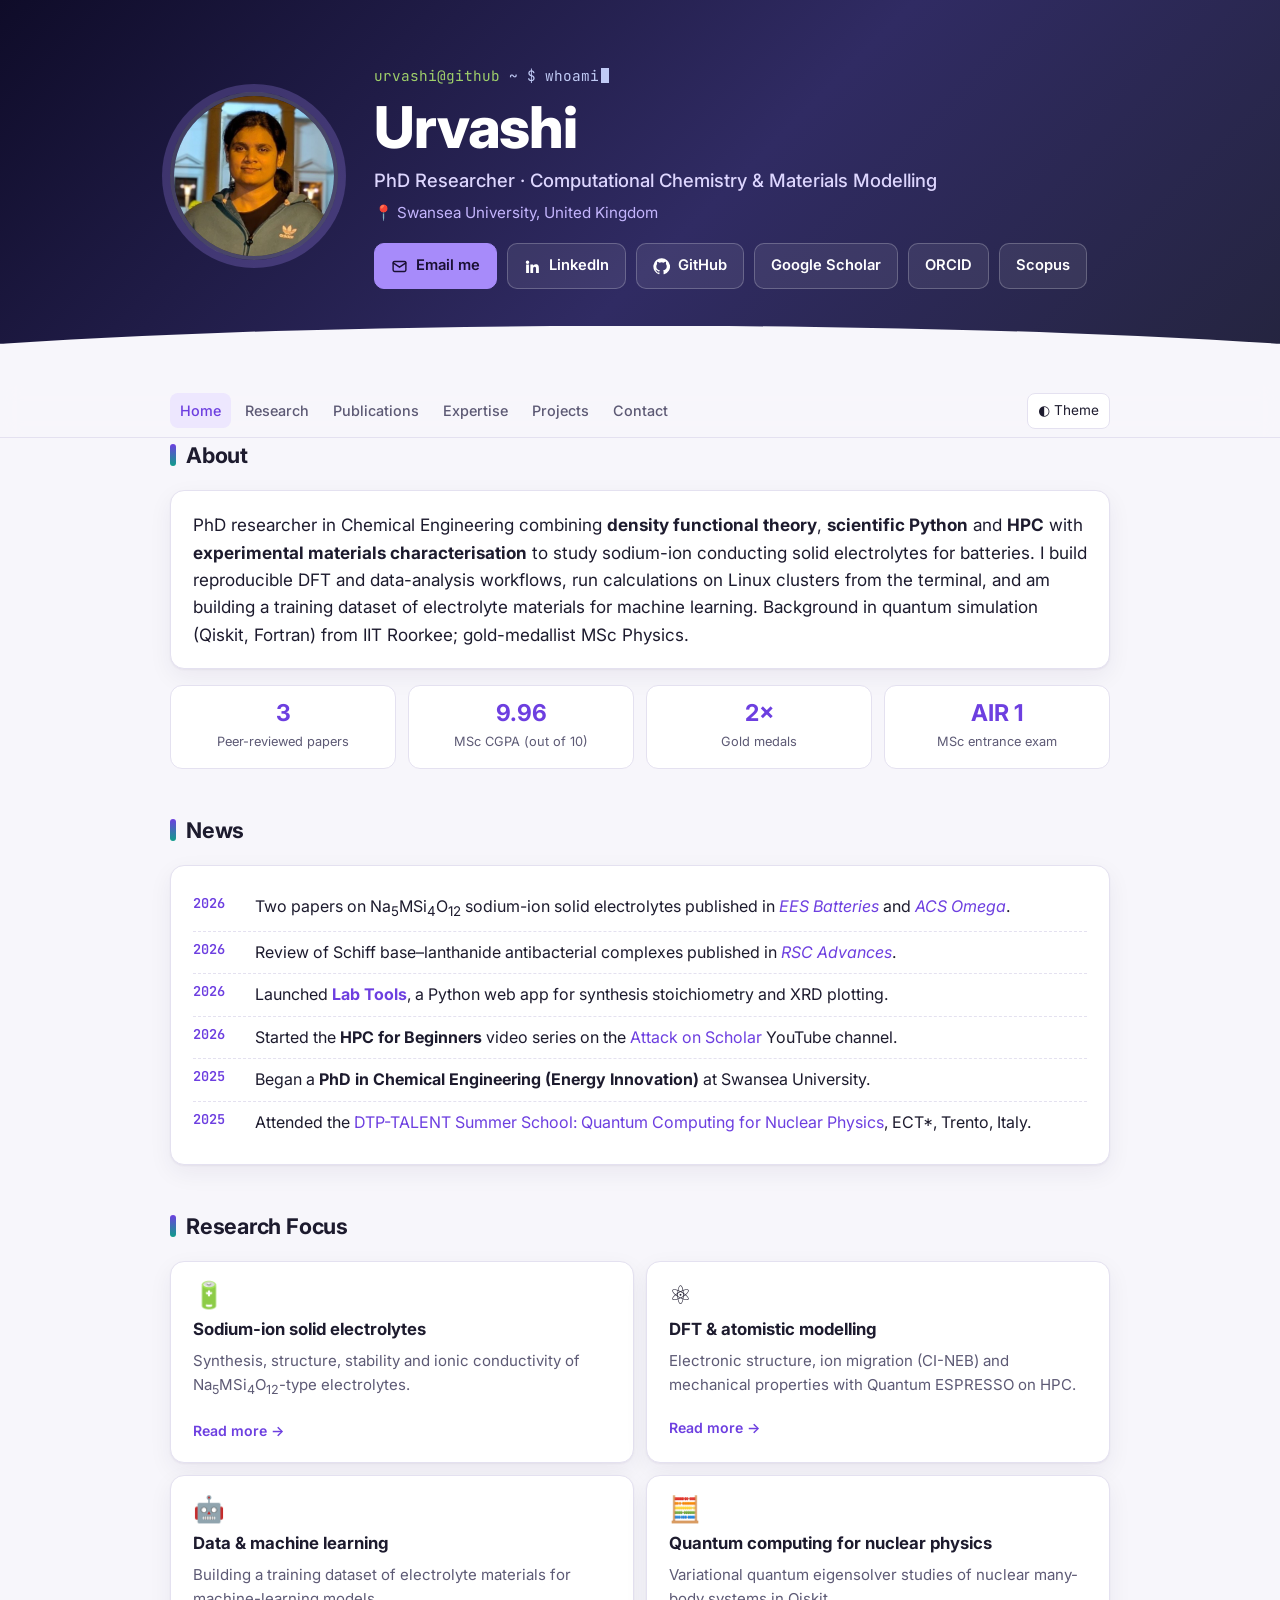
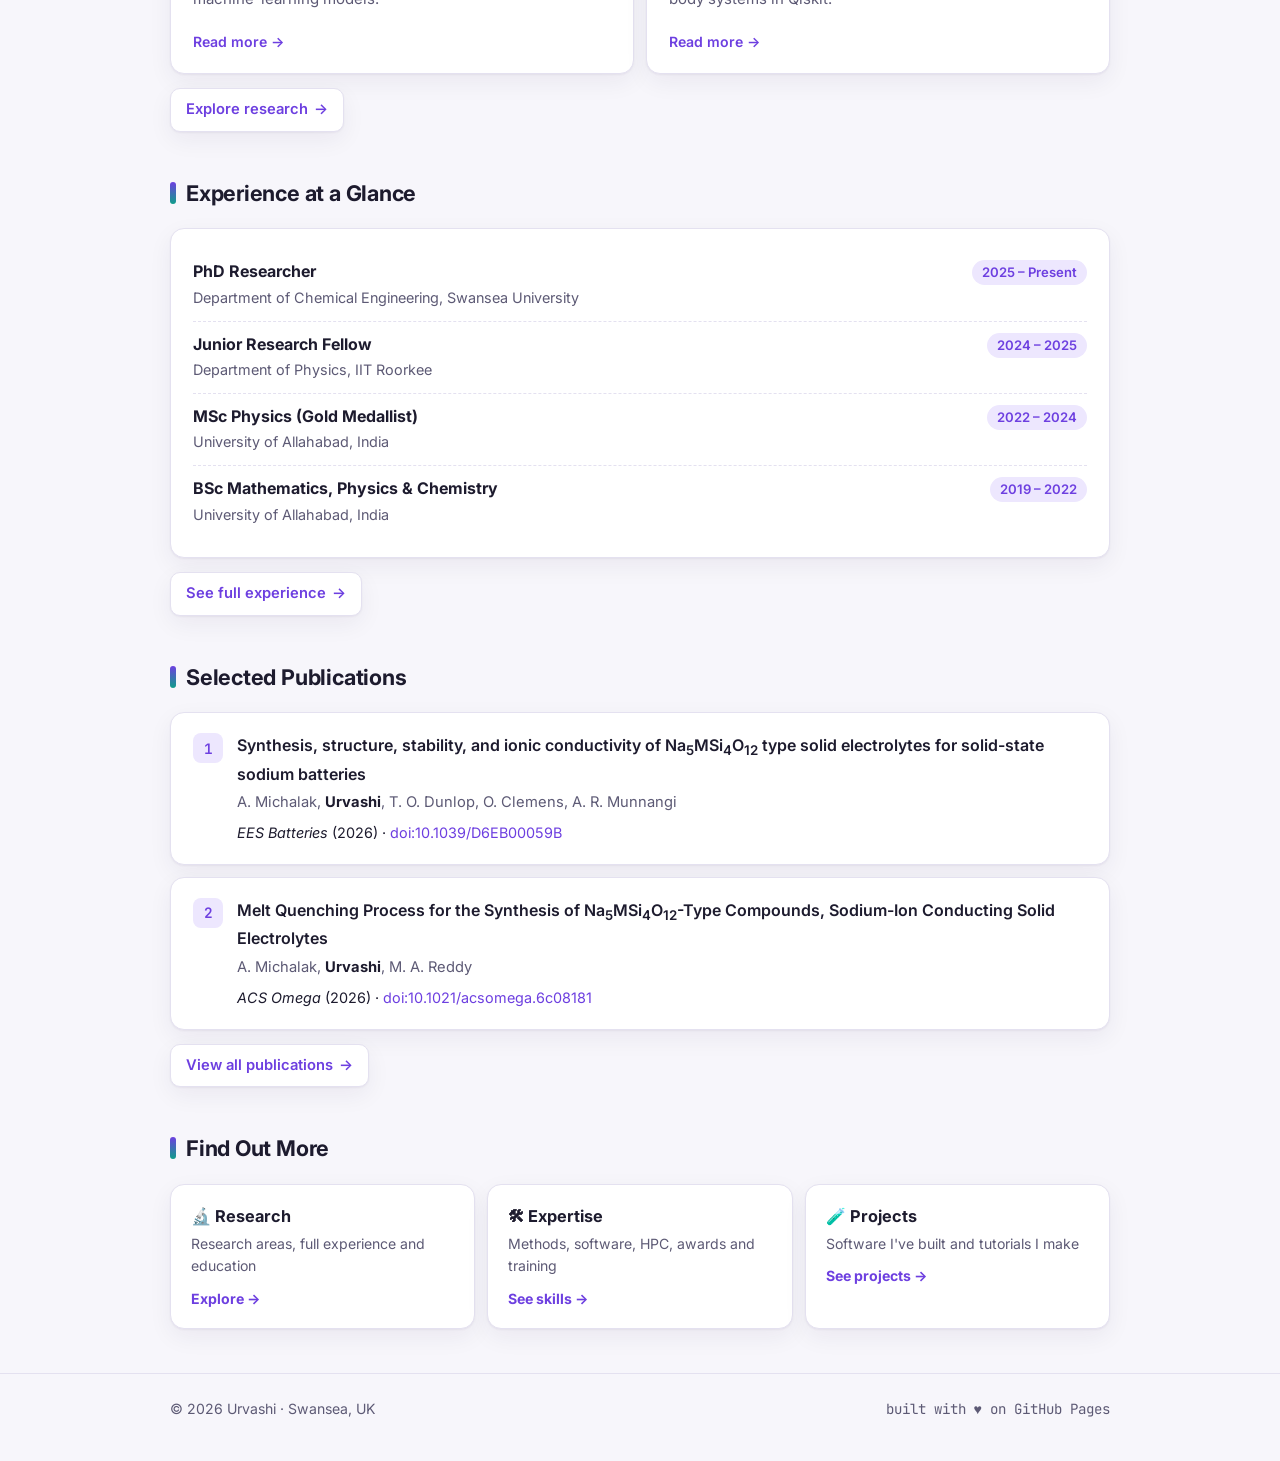
==== commit e90b3369: "Add files via upload" ====
--- a/index.html
+++ b/index.html
@@ -4,177 +4,23 @@
 <meta charset="utf-8">
 <meta name="viewport" content="width=device-width, initial-scale=1">
 <title>Urvashi · PhD Researcher</title>
-<meta name="description" content="Urvashi: PhD researcher in Chemical Engineering (Energy Innovation) at Swansea University, working on sodium-ion solid-state electrolytes with DFT and experimental characterisation.">
+<meta name="description" content="Urvashi: PhD researcher in Chemical Engineering at Swansea University, combining density functional theory, scientific Python and HPC with materials characterisation for sodium-ion solid electrolytes.">
 <meta property="og:title" content="Urvashi · PhD Researcher">
-<meta property="og:description" content="Sodium-ion solid-state electrolytes · DFT · Quantum computing · Swansea University">
+<meta property="og:description" content="Urvashi: PhD researcher in Chemical Engineering at Swansea University, combining density functional theory, scientific Python and HPC with materials characterisation for sodium-ion solid electrolytes.">
 <meta property="og:image" content="https://urru14.github.io/photo.jpg">
 <link rel="preconnect" href="https://fonts.googleapis.com">
 <link rel="preconnect" href="https://fonts.gstatic.com" crossorigin>
 <link href="https://fonts.googleapis.com/css2?family=Inter:wght@400;500;600;700;800&family=JetBrains+Mono:wght@400;600&display=swap" rel="stylesheet">
-<style>
-:root{
-  --bg:#f7f6fb; --surface:#ffffff; --surface-2:#f1effa; --text:#1d1b2e; --muted:#5d5a75; --line:#e4e1f0;
-  --accent:#6d3fe0; --accent-soft:#ede7fe; --accent-2:#0f9d8a; --chip:#f1effa; --shadow:0 1px 2px rgba(30,20,70,.05),0 8px 24px rgba(30,20,70,.06);
-  --hero-a:#0f0c29; --hero-b:#302b63; --hero-c:#24243e;
-}
-@media (prefers-color-scheme: dark){
-  :root:not([data-theme="light"]){
-    --bg:#0f0f17; --surface:#181826; --surface-2:#1f1f31; --text:#e6e4f5; --muted:#a19dbf; --line:#2c2a44;
-    --accent:#a78bfa; --accent-soft:#2a2350; --accent-2:#5eead4; --chip:#232238; --shadow:0 1px 2px rgba(0,0,0,.3),0 8px 24px rgba(0,0,0,.25);
-  }
-}
-:root[data-theme="dark"]{
-  --bg:#0f0f17; --surface:#181826; --surface-2:#1f1f31; --text:#e6e4f5; --muted:#a19dbf; --line:#2c2a44;
-  --accent:#a78bfa; --accent-soft:#2a2350; --accent-2:#5eead4; --chip:#232238; --shadow:0 1px 2px rgba(0,0,0,.3),0 8px 24px rgba(0,0,0,.25);
-}
-*{box-sizing:border-box}
-html{scroll-behavior:smooth}
-body{margin:0;background:var(--bg);color:var(--text);font:16px/1.6 Inter,system-ui,-apple-system,Segoe UI,Roboto,sans-serif;-webkit-font-smoothing:antialiased}
-a{color:var(--accent);text-decoration:none}
-a:hover{text-decoration:underline}
-.mono{font-family:"JetBrains Mono",ui-monospace,Menlo,monospace}
-.wrap{max-width:980px;margin:0 auto;padding:0 20px}
-
-/* hero */
-.hero{background:linear-gradient(135deg,var(--hero-a),var(--hero-b) 55%,var(--hero-c));color:#fff;position:relative;overflow:hidden}
-.hero::after{content:"";position:absolute;inset:auto 0 -1px 0;height:60px;background:var(--bg);clip-path:ellipse(70% 100% at 50% 100%)}
-.hero .wrap{display:flex;gap:36px;align-items:center;padding-top:64px;padding-bottom:96px;position:relative;z-index:1}
-.photo{width:168px;height:168px;border-radius:50%;object-fit:cover;flex:none;border:4px solid rgba(255,255,255,.18);box-shadow:0 0 0 8px rgba(167,139,250,.18)}
-.hero h1{font-size:clamp(2.4rem,6vw,3.6rem);line-height:1.05;margin:0 0 8px;font-weight:800;letter-spacing:-.02em}
-.hero .role{font-size:1.15rem;color:#ddd6fe;margin:0 0 6px;font-weight:500}
-.hero .place{color:#c4b5fd;margin:0 0 14px;font-size:.95rem}
-.prompt{font-size:.9rem;color:#9ece6a;margin-bottom:10px}
-.prompt span{color:#c0caf5}
-.cursor{display:inline-block;width:.55em;height:1.05em;background:#c0caf5;vertical-align:-2px;margin-left:2px;animation:blink 1s steps(1) infinite}
-@keyframes blink{50%{opacity:0}}
-.actions{display:flex;flex-wrap:wrap;gap:10px;margin-top:18px}
-.btn{display:inline-flex;align-items:center;gap:8px;padding:10px 16px;border-radius:10px;font-weight:600;font-size:.92rem;border:1px solid rgba(255,255,255,.22);color:#fff;background:rgba(255,255,255,.08);transition:.15s}
-.btn:hover{background:rgba(255,255,255,.16);text-decoration:none;transform:translateY(-1px)}
-.btn.primary{background:#a78bfa;border-color:#a78bfa;color:#1a1338}
-.btn.primary:hover{background:#c4b5fd}
-.btn svg{width:17px;height:17px;flex:none}
-
-/* nav */
-nav.top{position:sticky;top:0;z-index:5;background:color-mix(in srgb,var(--bg) 88%,transparent);backdrop-filter:blur(10px);border-bottom:1px solid var(--line)}
-nav.top .wrap{display:flex;gap:4px;align-items:center;overflow-x:auto;padding-top:8px;padding-bottom:8px;scrollbar-width:none}
-nav.top a{color:var(--muted);font-weight:500;font-size:.9rem;padding:6px 10px;border-radius:8px;white-space:nowrap}
-nav.top a:hover{background:var(--surface-2);color:var(--text);text-decoration:none}
-.theme{margin-left:auto;background:var(--surface);border:1px solid var(--line);color:var(--text);border-radius:8px;padding:6px 10px;cursor:pointer;font:inherit;font-size:.85rem;flex:none}
-
-/* sections */
-main{padding:32px 0 56px}
-section{margin:0 0 44px;scroll-margin-top:70px}
-h2{font-size:1.35rem;margin:0 0 18px;display:flex;align-items:center;gap:10px;letter-spacing:-.01em}
-h2::before{content:"";width:6px;height:22px;border-radius:3px;background:linear-gradient(var(--accent),var(--accent-2))}
-.card{background:var(--surface);border:1px solid var(--line);border-radius:14px;padding:20px 22px;box-shadow:var(--shadow)}
-.lead{font-size:1.07rem;color:var(--text);margin:0}
-.stats{display:grid;grid-template-columns:repeat(4,1fr);gap:12px;margin-top:16px}
-.stat{background:var(--surface);border:1px solid var(--line);border-radius:12px;padding:14px;text-align:center}
-.stat b{display:block;font-size:1.45rem;color:var(--accent);line-height:1.2}
-.stat span{font-size:.8rem;color:var(--muted)}
-
-/* timeline */
-.tl{position:relative;padding-left:26px}
-.tl::before{content:"";position:absolute;left:7px;top:6px;bottom:6px;width:2px;background:var(--line)}
-.item{position:relative;margin-bottom:16px}
-.item::before{content:"";position:absolute;left:-26px;top:22px;width:12px;height:12px;border-radius:50%;background:var(--surface);border:3px solid var(--accent)}
-.item .head{display:flex;justify-content:space-between;gap:12px;flex-wrap:wrap;align-items:baseline}
-.item h3{margin:0;font-size:1.05rem}
-.when{font-size:.82rem;color:var(--accent);font-weight:600;background:var(--accent-soft);padding:2px 10px;border-radius:999px;white-space:nowrap}
-.where{color:var(--muted);margin:2px 0 8px;font-size:.93rem}
-.item ul{margin:8px 0 0;padding-left:18px}
-.item li{margin:4px 0}
-.tags{display:flex;flex-wrap:wrap;gap:6px;margin-top:10px}
-.tag{font-size:.78rem;background:var(--chip);border:1px solid var(--line);padding:2px 9px;border-radius:999px;color:var(--muted)}
-.badge{display:inline-block;font-size:.78rem;font-weight:700;color:#7a5200;background:#fde9b3;padding:2px 9px;border-radius:999px;margin-left:6px;vertical-align:2px}
-
-/* publications */
-.pubs{counter-reset:p;display:grid;gap:12px}
-.pub{display:grid;grid-template-columns:auto 1fr;gap:14px;align-items:start}
-.pub::before{counter-increment:p;content:counter(p);font:600 .9rem "JetBrains Mono",monospace;color:var(--accent);background:var(--accent-soft);width:30px;height:30px;border-radius:8px;display:grid;place-items:center}
-.pub .t{font-weight:600;margin:0 0 4px}
-.pub .a{color:var(--muted);font-size:.92rem;margin:0}
-.pub .a b{color:var(--text)}
-.pub .j{font-size:.9rem;margin:6px 0 0}
-.pub .j i{color:var(--text)}
-
-/* skills */
-.skills{display:grid;grid-template-columns:repeat(2,1fr);gap:12px}
-.skills h3{font-size:.85rem;text-transform:uppercase;letter-spacing:.06em;color:var(--muted);margin:0 0 10px}
-.chips{display:flex;flex-wrap:wrap;gap:6px}
-.chip{background:var(--chip);border:1px solid var(--line);padding:4px 11px;border-radius:8px;font-size:.88rem}
-
-/* awards */
-.awards{display:grid;gap:10px}
-.award{display:grid;grid-template-columns:64px 1fr;gap:12px;align-items:baseline}
-.award .y{font:600 .9rem "JetBrains Mono",monospace;color:var(--accent)}
-.grid2{display:grid;grid-template-columns:1fr 1fr;gap:16px}
-.list{margin:0;padding:0;list-style:none}
-.list li{padding:8px 0;border-bottom:1px dashed var(--line);display:grid;grid-template-columns:52px 1fr;gap:10px}
-.list li:last-child{border-bottom:0}
-.list .y{font:600 .85rem "JetBrains Mono",monospace;color:var(--accent)}
-
-.projects{display:grid;grid-template-columns:repeat(2,1fr);gap:12px}
-.project h3{margin:0 0 6px;font-size:1.02rem}
-.project p{margin:0 0 10px;color:var(--muted);font-size:.93rem}
-
-footer{border-top:1px solid var(--line);padding:24px 0 40px;color:var(--muted);font-size:.88rem}
-footer .wrap{display:flex;justify-content:space-between;gap:12px;flex-wrap:wrap}
-
-@media screen and (max-width:720px){
-  .hero .wrap{flex-direction:column;align-items:flex-start;padding-top:40px;padding-bottom:80px;gap:20px}
-  .photo{width:120px;height:120px}
-  .stats{grid-template-columns:repeat(2,1fr)}
-  .skills,.grid2,.projects{grid-template-columns:1fr}
-  .card{padding:16px}
-}
-@media print{
-  @page{size:A4;margin:12mm 12mm}
-  :root,:root[data-theme="dark"],:root:not([data-theme="light"]){
-    --bg:#fff;--surface:#fff;--surface-2:#f6f5fb;--text:#111;--muted:#444;--line:#ddd;
-    --accent:#4b22c8;--accent-soft:#eee8fd;--accent-2:#0f9d8a;--chip:#f4f2fb;--shadow:none}
-  nav.top,.actions,.theme,.hero::after,.prompt,.stats,#references{display:none!important}
-  html{font-size:10.5px}
-  body{background:#fff;color:#111;font-size:10.5px;line-height:1.45}
-  .wrap{max-width:none;padding:0}
-  .hero{background:none;color:#111;border-bottom:2px solid #6d3fe0;margin-bottom:10px}
-  .hero .wrap{padding:0 0 10px;gap:18px;flex-direction:row;align-items:center}
-  .photo{width:78px;height:78px;border:0;box-shadow:none}
-  .hero h1{font-size:26px;margin:0 0 2px}
-  .hero .role{color:#333;font-size:12px;margin:0}
-  .hero .place{color:#555;font-size:11px;margin:2px 0 0}
-  .print-contact{display:block!important;font-size:10.5px;color:#333;margin-top:4px}
-  main{padding:0}
-  section{margin:0 0 12px}
-  h2{font-size:13.5px;margin:0 0 6px}
-  h2::before{height:14px;width:4px}
-  .card,.stat{box-shadow:none;border:1px solid #ddd;padding:8px 10px;border-radius:8px;break-inside:avoid}
-  .lead{font-size:11px}
-  .tl{padding-left:18px}.tl::before{left:4px}
-  .item{margin-bottom:6px}.item::before{left:-18px;top:12px;width:9px;height:9px;border-width:2px}
-  .item h3{font-size:11.5px}.when{font-size:9.5px}.where{font-size:10px;margin:0 0 3px}
-  .item ul{margin:3px 0 0}.item li{margin:1px 0}
-  .tags{display:none}
-  .pubs{gap:6px}.pub::before{width:20px;height:20px;font-size:10px}
-  .skills{grid-template-columns:1fr 1fr!important;gap:6px}
-  .skills h3{font-size:9.5px;margin:0 0 4px}.chip{font-size:9.5px;padding:1px 6px}
-  .awards{gap:3px}.award{grid-template-columns:40px 1fr}
-  .grid2,.projects{grid-template-columns:1fr 1fr!important;gap:8px}
-  .list li{padding:3px 0;grid-template-columns:38px 1fr}
-  a{color:#4b22c8}
-  footer{display:none}
-}
-</style>
+<link rel="stylesheet" href="style.css">
 </head>
 <body>
-
 <header class="hero">
   <div class="wrap">
-    <img class="photo" src="photo.jpg" alt="Photo of Urvashi">
+    <img class="photo" src="photo.jpg" alt="Photo of Urvashi" onerror="var d=document.createElement('div');d.className='photo initials';d.textContent='U';d.setAttribute('aria-hidden','true');this.replaceWith(d)">
     <div>
       <div class="prompt mono">urvashi@github <span>~ $ whoami</span><span class="cursor"></span></div>
       <h1>Urvashi</h1>
-      <p class="role">PhD Researcher · Chemical Engineering &amp; Computational Modelling</p>
+      <p class="role">PhD Researcher · Computational Chemistry &amp; Materials Modelling</p>
       <p class="place">📍 Swansea University, United Kingdom</p>
       <p class="print-contact" style="display:none">urruyadav@gmail.com · linkedin.com/in/urvashi-urvashi · github.com/Urru14 · ORCID 0009-0009-8799-0409 · urru14.github.io</p>
       <div class="actions">
@@ -184,25 +30,21 @@
           <svg viewBox="0 0 24 24" fill="currentColor"><path d="M4.98 3.5a2.5 2.5 0 1 1 0 5 2.5 2.5 0 0 1 0-5zM3 9h4v12H3zM9 9h3.8v1.7h.05c.53-1 1.83-2.05 3.77-2.05C20.6 8.65 21 11.2 21 14.5V21h-4v-5.7c0-1.36-.03-3.1-1.9-3.1-1.9 0-2.2 1.48-2.2 3V21H9z"/></svg>LinkedIn</a>
         <a class="btn" href="https://github.com/Urru14" target="_blank" rel="noopener">
           <svg viewBox="0 0 24 24" fill="currentColor"><path d="M12 .5a11.5 11.5 0 0 0-3.64 22.41c.58.1.79-.25.79-.56v-2c-3.2.7-3.88-1.37-3.88-1.37-.52-1.33-1.28-1.69-1.28-1.69-1.05-.72.08-.7.08-.7 1.16.08 1.77 1.19 1.77 1.19 1.03 1.77 2.7 1.26 3.36.96.1-.75.4-1.26.73-1.55-2.55-.29-5.24-1.28-5.24-5.69 0-1.26.45-2.29 1.19-3.1-.12-.29-.52-1.46.11-3.05 0 0 .97-.31 3.17 1.18a11 11 0 0 1 5.78 0c2.2-1.49 3.17-1.18 3.17-1.18.63 1.59.23 2.76.11 3.05.74.81 1.19 1.84 1.19 3.1 0 4.42-2.7 5.4-5.26 5.68.41.36.78 1.06.78 2.14v3.17c0 .31.21.67.8.56A11.5 11.5 0 0 0 12 .5z"/></svg>GitHub</a>
-        <a class="btn" href="Urvashi_CV.pdf" target="_blank" rel="noopener">📄 Download CV</a>
+        <a class="btn" href="https://scholar.google.com/citations?user=A3PcYIsAAAAJ" target="_blank" rel="noopener">Google Scholar</a>
         <a class="btn" href="https://orcid.org/0009-0009-8799-0409" target="_blank" rel="noopener">ORCID</a>
-        <a class="btn" href="https://scholar.google.com/citations?user=A3PcYIsAAAAJ" target="_blank" rel="noopener">Google Scholar</a>
         <a class="btn" href="https://www.scopus.com/inward/authorDetails.url?authorID=60637903800&amp;partnerID=MN8TOARS" target="_blank" rel="noopener">Scopus</a>
       </div>
     </div>
   </div>
 </header>
-
-<nav class="top" aria-label="Sections">
+<nav class="top" aria-label="Pages">
   <div class="wrap">
-    <a href="#about">About</a>
-    <a href="#education">Education</a>
-    <a href="#experience">Experience</a>
-    <a href="#publications">Publications</a>
-    <a href="#skills">Skills</a>
-    <a href="#awards">Awards</a>
-    <a href="#conferences">Conferences</a>
-    <a href="#projects">Projects</a>
+    <a href="index.html" class="active" aria-current="page">Home</a>
+    <a href="research.html">Research</a>
+    <a href="publications.html">Publications</a>
+    <a href="expertise.html">Expertise</a>
+    <a href="projects.html">Projects</a>
+    <a href="contact.html">Contact</a>
     <button class="theme" id="themeBtn" type="button" aria-label="Toggle colour theme">◐ Theme</button>
   </div>
 </nav>
@@ -212,7 +54,7 @@
   <section id="about">
     <h2>About</h2>
     <div class="card">
-      <p class="lead">PhD researcher combining <b>density functional theory</b>, <b>quantum simulation</b> and <b>experimental materials characterisation</b> to investigate energy-storage materials, with a focus on sodium-ion conducting solid-state electrolytes. Experienced with Quantum ESPRESSO, Qiskit and scientific Python, with a strong record of interdisciplinary collaboration and peer-reviewed research.</p>
+      <p class="lead">PhD researcher in Chemical Engineering combining <b>density functional theory</b>, <b>scientific Python</b> and <b>HPC</b> with <b>experimental materials characterisation</b> to study sodium-ion conducting solid electrolytes for batteries. I build reproducible DFT and data-analysis workflows, run calculations on Linux clusters from the terminal, and am building a training dataset of electrolyte materials for machine learning. Background in quantum simulation (Qiskit, Fortran) from IIT Roorkee; gold-medallist MSc Physics.</p>
     </div>
     <div class="stats">
       <div class="stat"><b>3</b><span>Peer-reviewed papers</span></div>
@@ -222,146 +64,76 @@
     </div>
   </section>
 
-  <section id="education">
-    <h2>Education</h2>
-    <div class="tl">
-      <div class="item card">
-        <div class="head"><h3>PhD in Chemical Engineering (Energy Innovation)</h3><span class="when">Oct 2025 – Present</span></div>
-        <p class="where">Swansea University, United Kingdom</p>
-        <p style="margin:0">Advanced materials for energy storage and conversion, integrating atomistic modelling with experimental characterisation.</p>
-      </div>
-      <div class="item card">
-        <div class="head"><h3>MSc Physics <span class="badge">🥇 Gold Medalist</span></h3><span class="when">2022 – 2024</span></div>
-        <p class="where">University of Allahabad, India · CGPA 9.96/10</p>
-        <p style="margin:0">Specialisation: Laser and Spectroscopy.</p>
-      </div>
-      <div class="item card">
-        <div class="head"><h3>BSc in Mathematics, Physics and Chemistry</h3><span class="when">2019 – 2022</span></div>
-        <p class="where">University of Allahabad, India · 90.59%</p>
-      </div>
-    </div>
+  <section id="news">
+    <h2>News</h2>
+    <div class="card"><ul class="list news">
+      <li><span class="y">2026</span><span>Two papers on Na<sub>5</sub>MSi<sub>4</sub>O<sub>12</sub> sodium-ion solid electrolytes published in <a href="https://doi.org/10.1039/D6EB00059B" target="_blank" rel="noopener"><i>EES Batteries</i></a> and <a href="https://doi.org/10.1021/acsomega.6c08181" target="_blank" rel="noopener"><i>ACS Omega</i></a>.</span></li>
+      <li><span class="y">2026</span><span>Review of Schiff base–lanthanide antibacterial complexes published in <a href="https://doi.org/10.1039/D5RA08181E" target="_blank" rel="noopener"><i>RSC Advances</i></a>.</span></li>
+      <li><span class="y">2026</span><span>Launched <a href="https://lab-tools-hkr8yfe55hosfmqfjnobbk.streamlit.app" target="_blank" rel="noopener"><b>Lab Tools</b></a>, a Python web app for synthesis stoichiometry and XRD plotting.</span></li>
+      <li><span class="y">2026</span><span>Started the <b>HPC for Beginners</b> video series on the <a href="https://www.youtube.com/@AttackonScholar" target="_blank" rel="noopener">Attack on Scholar</a> YouTube channel.</span></li>
+      <li><span class="y">2025</span><span>Began a <b>PhD in Chemical Engineering (Energy Innovation)</b> at Swansea University.</span></li>
+      <li><span class="y">2025</span><span>Attended the <a href="https://indico.ectstar.eu/event/250/" target="_blank" rel="noopener">DTP-TALENT Summer School: Quantum Computing for Nuclear Physics</a>, ECT*, Trento, Italy.</span></li>
+    </ul></div>
   </section>
 
-  <section id="experience">
-    <h2>Research Experience</h2>
-    <div class="tl">
-      <div class="item card">
-        <div class="head"><h3>PhD Researcher</h3><span class="when">Oct 2025 – Present</span></div>
-        <p class="where">Department of Chemical Engineering, Swansea University, United Kingdom · Supervisor: Dr Anji Munnangi</p>
-        <ul>
-          <li>Running DFT calculations in Quantum ESPRESSO on the Sunbird HPC cluster to study electronic structure, ionic transport and mechanical properties of sodium-ion conducting solid electrolytes (Na<sub>5</sub>MSi<sub>4</sub>O<sub>12</sub> family).</li>
-          <li>Combining simulation with synthesis and characterisation (XRD, SEM, EIS) and cross-checking computed results against measured data.</li>
-          <li>Building a training dataset of electrolyte materials for machine-learning (ML) models.</li>
-          <li>Writing Python and shell scripts to set up, run and post-process calculations and to analyse diffraction and impedance data.</li>
-        </ul>
-        <div class="tags"><span class="tag">DFT</span><span class="tag">Quantum ESPRESSO</span><span class="tag">Na-ion electrolytes</span><span class="tag">HPC</span><span class="tag">ML datasets</span></div>
-      </div>
-      <div class="item card">
-        <div class="head"><h3>Junior Research Fellow</h3><span class="when">Jul 2024 – Aug 2025</span></div>
-        <p class="where">Department of Physics, Indian Institute of Technology Roorkee · Supervisor: Prof. P. C. Srivastava</p>
-        <ul>
-          <li>Investigated ground and excited states of <sup>18</sup>O and <sup>58</sup>Ni using variational quantum eigensolver methods for nuclear many-body systems.</li>
-          <li>Developed and tested workflows in Qiskit, Python and Fortran; mapped shell-model Hamiltonians to qubits using the Jordan–Wigner transformation.</li>
-          <li>Applied unitary coupled-cluster ansätze and benchmarked quantum results against conventional shell-model predictions for convergence and accuracy.</li>
-          <li>Completed advanced coursework in nuclear physics, numerical analysis, computational nuclear physics and quantum computing (CGPA 9.444/10).</li>
-        </ul>
-        <div class="tags"><span class="tag">Qiskit</span><span class="tag">VQE</span><span class="tag">UCC ansätze</span><span class="tag">Fortran</span><span class="tag">Nuclear shell model</span></div>
-      </div>
+  <section id="focus">
+    <h2>Research Focus</h2>
+    <div class="themes">
+      <a class="card theme-card" href="research.html#electrolytes">
+        <div class="ico">🔋</div><h3>Sodium-ion solid electrolytes</h3><p>Synthesis, structure, stability and ionic conductivity of Na<sub>5</sub>MSi<sub>4</sub>O<sub>12</sub>-type electrolytes.</p>
+        <span class="go">Read more →</span>
+      </a>
+      <a class="card theme-card" href="research.html#dft">
+        <div class="ico">⚛️</div><h3>DFT &amp; atomistic modelling</h3><p>Electronic structure, ion migration (CI-NEB) and mechanical properties with Quantum ESPRESSO on HPC.</p>
+        <span class="go">Read more →</span>
+      </a>
+      <a class="card theme-card" href="research.html#ml">
+        <div class="ico">🤖</div><h3>Data &amp; machine learning</h3><p>Building a training dataset of electrolyte materials for machine-learning models.</p>
+        <span class="go">Read more →</span>
+      </a>
+      <a class="card theme-card" href="research.html#quantum">
+        <div class="ico">🧮</div><h3>Quantum computing for nuclear physics</h3><p>Variational quantum eigensolver studies of nuclear many-body systems in Qiskit.</p>
+        <span class="go">Read more →</span>
+      </a>
     </div>
+    <a class="more" href="research.html">Explore research</a>
   </section>
 
-  <section id="publications">
-    <h2>Publications</h2>
+  <section id="glance">
+    <h2>Experience at a Glance</h2>
+    <div class="card"><ul class="glance">
+      <li><div><b>PhD Researcher</b><span class="w">Department of Chemical Engineering, Swansea University</span></div><span class="when">2025 – Present</span></li>
+      <li><div><b>Junior Research Fellow</b><span class="w">Department of Physics, IIT Roorkee</span></div><span class="when">2024 – 2025</span></li>
+      <li><div><b>MSc Physics (Gold Medallist)</b><span class="w">University of Allahabad, India</span></div><span class="when">2022 – 2024</span></li>
+      <li><div><b>BSc Mathematics, Physics &amp; Chemistry</b><span class="w">University of Allahabad, India</span></div><span class="when">2019 – 2022</span></li>
+    </ul></div>
+    <a class="more" href="research.html#experience">See full experience</a>
+  </section>
+
+  <section id="selected">
+    <h2>Selected Publications</h2>
     <div class="pubs">
-      <div class="card pub"><div>
-        <p class="t">Melt Quenching Process for the Synthesis of Na<sub>5</sub>MSi<sub>4</sub>O<sub>12</sub>-Type Compounds, Sodium-Ion Conducting Solid Electrolytes</p>
-        <p class="a">A. Michalak, <b>Urvashi</b>, M. A. Reddy</p>
-        <p class="j"><i>ACS Omega</i> (2026) · <a href="https://doi.org/10.1021/acsomega.6c08181" target="_blank" rel="noopener">doi:10.1021/acsomega.6c08181</a></p>
-      </div></div>
       <div class="card pub"><div>
         <p class="t">Synthesis, structure, stability, and ionic conductivity of Na<sub>5</sub>MSi<sub>4</sub>O<sub>12</sub> type solid electrolytes for solid-state sodium batteries</p>
         <p class="a">A. Michalak, <b>Urvashi</b>, T. O. Dunlop, O. Clemens, A. R. Munnangi</p>
         <p class="j"><i>EES Batteries</i> (2026) · <a href="https://doi.org/10.1039/D6EB00059B" target="_blank" rel="noopener">doi:10.1039/D6EB00059B</a></p>
       </div></div>
       <div class="card pub"><div>
-        <p class="t">Emerging trends and structure–activity insights of Schiff base–lanthanide complexes as antibacterial agents</p>
-        <p class="a">S. Paswan, N. Jaiswal, <b>Urvashi</b>, A. Nath, M. Kumar, D. Mishra, N. Yadav</p>
-        <p class="j"><i>RSC Advances</i> 16 (2026), 3478–3508 · <a href="https://doi.org/10.1039/D5RA08181E" target="_blank" rel="noopener">doi:10.1039/D5RA08181E</a></p>
+        <p class="t">Melt Quenching Process for the Synthesis of Na<sub>5</sub>MSi<sub>4</sub>O<sub>12</sub>-Type Compounds, Sodium-Ion Conducting Solid Electrolytes</p>
+        <p class="a">A. Michalak, <b>Urvashi</b>, M. A. Reddy</p>
+        <p class="j"><i>ACS Omega</i> (2026) · <a href="https://doi.org/10.1021/acsomega.6c08181" target="_blank" rel="noopener">doi:10.1021/acsomega.6c08181</a></p>
       </div></div>
     </div>
+    <a class="more" href="publications.html">View all publications</a>
   </section>
 
-  <section id="skills">
-    <h2>Technical Expertise</h2>
-    <div class="skills">
-      <div class="card"><h3>Computational methods</h3><div class="chips">
-        <span class="chip">Density functional theory</span><span class="chip">Electronic structure</span><span class="chip">Phonons</span><span class="chip">CI-NEB</span><span class="chip">Elastic &amp; mechanical properties</span><span class="chip">Quantum computing (VQE, UCC)</span><span class="chip">Machine learning</span></div></div>
-      <div class="card"><h3>Programming</h3><div class="chips">
-        <span class="chip">Python (NumPy, pandas, Matplotlib, Streamlit)</span><span class="chip">Qiskit</span><span class="chip">Fortran</span><span class="chip">C++</span><span class="chip">Bash / shell</span><span class="chip">Java</span></div></div>
-      <div class="card"><h3>Scientific software</h3><div class="chips">
-        <span class="chip">Quantum ESPRESSO</span><span class="chip">ORCA</span><span class="chip">NuShellX</span><span class="chip">DearEIS</span><span class="chip">Gnuplot</span><span class="chip">Origin</span><span class="chip">GaussView</span><span class="chip">Avogadro</span><span class="chip">SRIM</span><span class="chip">LaTeX</span></div></div>
-      <div class="card"><h3>Experimental methods</h3><div class="chips">
-        <span class="chip">XRD</span><span class="chip">XPS</span><span class="chip">Raman</span><span class="chip">SEM</span><span class="chip">Electrochemical impedance spectroscopy</span><span class="chip">FTIR</span><span class="chip">Nanoindentation</span></div></div>
-      <div class="card"><h3>HPC &amp; environment</h3><div class="chips">
-        <span class="chip">Linux command line</span><span class="chip">vi</span><span class="chip">SSH / SFTP</span><span class="chip">Sunbird HPC (Supercomputing Wales)</span><span class="chip">PARAM Ganga (IIT Roorkee)</span><span class="chip">Job submission</span><span class="chip">Git &amp; GitHub</span></div></div>
-      <div class="card"><h3>Productivity</h3><div class="chips">
-        <span class="chip">Excel</span><span class="chip">Word</span><span class="chip">PowerPoint</span></div></div>
+  <section id="next">
+    <h2>Find Out More</h2>
+    <div class="cta">
+      <a href="research.html"><b>🔬 Research</b><span>Research areas, full experience and education</span><i>Explore →</i></a>
+      <a href="expertise.html"><b>🛠 Expertise</b><span>Methods, software, HPC, awards and training</span><i>See skills →</i></a>
+      <a href="projects.html"><b>🧪 Projects</b><span>Software I've built and tutorials I make</span><i>See projects →</i></a>
     </div>
-  </section>
-
-  <section id="awards">
-    <h2>Awards &amp; Achievements</h2>
-    <div class="card awards">
-      <div class="award"><span class="y">2024</span><span><b>Ward Vidyant Memorial Gold Medal</b>, University of Allahabad, for outstanding academic performance</span></div>
-      <div class="award"><span class="y">2024</span><span><b>Ranjana and Hari Prakash Gold Medal</b>, for the highest marks in MSc Physics (2022–2024)</span></div>
-      <div class="award"><span class="y">2024</span><span><b>First in order of merit</b>, MSc Physics, University of Allahabad</span></div>
-      <div class="award"><span class="y">2024</span><span><b>MHRD fellowship</b> for PhD study as a GATE-qualified candidate</span></div>
-      <div class="award"><span class="y">2022</span><span><b>All India Rank 1</b>, MSc Physics entrance examination, University of Allahabad</span></div>
-      <div class="award"><span class="y">2022</span><span><b>IIT JAM</b> qualified</span></div>
-    </div>
-  </section>
-
-  <section id="conferences">
-    <div class="grid2">
-      <div>
-        <h2>Conferences &amp; Training</h2>
-        <div class="card"><ul class="list">
-          <li><span class="y">2025</span><span><a href="https://indico.ectstar.eu/event/250/" target="_blank" rel="noopener">DTP-TALENT Summer School: Quantum Computing for Nuclear Physics</a>, ECT*, Trento, Italy</span></li>
-          <li><span class="y">2025</span><span>Workshop on Quantum Technology, IIT Roorkee</span></li>
-          <li><span class="y">2024</span><span>68th DAE Symposium on Nuclear Physics, IIT Roorkee</span></li>
-          <li><span class="y">2023</span><span>Meghnad Saha Memorial International Conference on Frontiers of Physics, University of Allahabad</span></li>
-        </ul></div>
-      </div>
-      <div>
-        <h2>Languages</h2>
-        <div class="card"><ul class="list">
-          <li><span class="y">🇮🇳</span><span><b>Hindi</b>: native</span></li>
-          <li><span class="y">🇬🇧</span><span><b>English</b>: professional working proficiency (IELTS Academic, CEFR B2)</span></li>
-          <li><span class="y">🏴󠁧󠁢󠁷󠁬󠁳󠁿</span><span><b>Welsh</b>: beginner</span></li>
-        </ul></div>
-      </div>
-    </div>
-  </section>
-
-  <section id="projects">
-    <h2>Projects &amp; Outreach</h2>
-    <div class="projects">
-      <div class="card project">
-        <h3>🧪 <a href="https://lab-tools-hkr8yfe55hosfmqfjnobbk.streamlit.app" target="_blank" rel="noopener">Lab Tools</a></h3>
-        <p>Web app I built and deployed for my lab: a stoichiometry calculator for synthesis precursors and an XRD plotting tool that reads Bruker <code>.raw</code> files.</p>
-        <div class="tags"><span class="tag">Python</span><span class="tag">Streamlit</span></div>
-      </div>
-      <div class="card project">
-        <h3>🎓 <a href="https://attackonscholar.com" target="_blank" rel="noopener">Attack on Scholar</a></h3>
-        <p>Co-founder. Tutorials and beginner-friendly lectures, including an <b>HPC for Beginners</b> video series (SSH, Linux commands, vi, file transfer), for early-career researchers, on the web and <a href="https://www.youtube.com/@AttackonScholar" target="_blank" rel="noopener">YouTube</a>.</p>
-        <div class="tags"><span class="tag">Teaching</span><span class="tag">Outreach</span></div>
-      </div>
-    </div>
-  </section>
-
-  <section id="references">
-    <h2>References</h2>
-    <div class="card"><p style="margin:0">Academic references are available on request.</p></div>
   </section>
 
 </main>
@@ -372,20 +144,6 @@
     <span class="mono">built with ♥ on GitHub Pages</span>
   </div>
 </footer>
-
-<script>
-  (function(){
-    var root=document.documentElement, btn=document.getElementById('themeBtn');
-    try{ var saved=localStorage.getItem('theme'); if(saved) root.setAttribute('data-theme',saved); }catch(e){}
-    btn.addEventListener('click',function(){
-      var cur=root.getAttribute('data-theme');
-      if(!cur){ cur=window.matchMedia('(prefers-color-scheme: dark)').matches?'dark':'light'; }
-      var next=cur==='dark'?'light':'dark';
-      root.setAttribute('data-theme',next);
-      try{ localStorage.setItem('theme',next); }catch(e){}
-    });
-    document.getElementById('yr').textContent=new Date().getFullYear();
-  })();
-</script>
+<script src="script.js"></script>
 </body>
 </html>
--- a/style.css
+++ b/style.css
@@ -0,0 +1,208 @@
+
+:root{
+  --bg:#f7f6fb; --surface:#ffffff; --surface-2:#f1effa; --text:#1d1b2e; --muted:#5d5a75; --line:#e4e1f0;
+  --accent:#6d3fe0; --accent-soft:#ede7fe; --accent-2:#0f9d8a; --chip:#f1effa; --shadow:0 1px 2px rgba(30,20,70,.05),0 8px 24px rgba(30,20,70,.06);
+  --hero-a:#0f0c29; --hero-b:#302b63; --hero-c:#24243e;
+}
+@media (prefers-color-scheme: dark){
+  :root:not([data-theme="light"]){
+    --bg:#0f0f17; --surface:#181826; --surface-2:#1f1f31; --text:#e6e4f5; --muted:#a19dbf; --line:#2c2a44;
+    --accent:#a78bfa; --accent-soft:#2a2350; --accent-2:#5eead4; --chip:#232238; --shadow:0 1px 2px rgba(0,0,0,.3),0 8px 24px rgba(0,0,0,.25);
+  }
+}
+:root[data-theme="dark"]{
+  --bg:#0f0f17; --surface:#181826; --surface-2:#1f1f31; --text:#e6e4f5; --muted:#a19dbf; --line:#2c2a44;
+  --accent:#a78bfa; --accent-soft:#2a2350; --accent-2:#5eead4; --chip:#232238; --shadow:0 1px 2px rgba(0,0,0,.3),0 8px 24px rgba(0,0,0,.25);
+}
+*{box-sizing:border-box}
+html{scroll-behavior:smooth}
+body{margin:0;background:var(--bg);color:var(--text);font:16px/1.6 Inter,system-ui,-apple-system,Segoe UI,Roboto,sans-serif;-webkit-font-smoothing:antialiased}
+a{color:var(--accent);text-decoration:none}
+a:hover{text-decoration:underline}
+.mono{font-family:"JetBrains Mono",ui-monospace,Menlo,monospace}
+.wrap{max-width:980px;margin:0 auto;padding:0 20px}
+
+/* hero */
+.hero{background:linear-gradient(135deg,var(--hero-a),var(--hero-b) 55%,var(--hero-c));color:#fff;position:relative;overflow:hidden}
+.hero::after{content:"";position:absolute;inset:auto 0 -1px 0;height:60px;background:var(--bg);clip-path:ellipse(70% 100% at 50% 100%)}
+.hero .wrap{display:flex;gap:36px;align-items:center;padding-top:64px;padding-bottom:96px;position:relative;z-index:1}
+.photo{width:168px;height:168px;border-radius:50%;object-fit:cover;flex:none;border:4px solid rgba(255,255,255,.18);box-shadow:0 0 0 8px rgba(167,139,250,.25)}
+.hero h1{font-size:clamp(2.4rem,6vw,3.6rem);line-height:1.05;margin:0 0 8px;font-weight:800;letter-spacing:-.02em}
+.hero .role{font-size:1.15rem;color:#ddd6fe;margin:0 0 6px;font-weight:500}
+.hero .place{color:#c4b5fd;margin:0 0 14px;font-size:.95rem}
+.prompt{font-size:.9rem;color:#9ece6a;margin-bottom:10px}
+.prompt span{color:#c0caf5}
+.cursor{display:inline-block;width:.55em;height:1.05em;background:#c0caf5;vertical-align:-2px;margin-left:2px;animation:blink 1s steps(1) infinite}
+@keyframes blink{50%{opacity:0}}
+.actions{display:flex;flex-wrap:wrap;gap:10px;margin-top:18px}
+.btn{display:inline-flex;align-items:center;gap:8px;padding:10px 16px;border-radius:10px;font-weight:600;font-size:.92rem;border:1px solid rgba(255,255,255,.22);color:#fff;background:rgba(255,255,255,.08);transition:.15s}
+.btn:hover{background:rgba(255,255,255,.16);text-decoration:none;transform:translateY(-1px)}
+.btn.primary{background:#a78bfa;border-color:#a78bfa;color:#1a1033}
+.btn.primary:hover{background:#9fe3ee}
+.btn svg{width:17px;height:17px;flex:none}
+
+.photo.initials{display:grid;place-items:center;background:linear-gradient(135deg,#a78bfa,#5eead4);color:#1a1033;font:800 3.4rem Inter,sans-serif;letter-spacing:-.03em}
+@media screen and (max-width:720px){.photo.initials{font-size:2.4rem}}
+.sub{font-size:.85rem;text-transform:uppercase;letter-spacing:.06em;color:var(--muted);margin:14px 0 0;font-weight:700}
+.pubs .sub:first-child{margin-top:0}
+.status{font-size:.75rem;font-weight:700;color:var(--accent-2);border:1px solid currentColor;padding:1px 8px;border-radius:999px;margin-left:6px;white-space:nowrap;vertical-align:1px}
+.pub.nonum{grid-template-columns:1fr}
+
+/* nav */
+nav.top{position:sticky;top:0;z-index:5;background:color-mix(in srgb,var(--bg) 88%,transparent);backdrop-filter:blur(10px);border-bottom:1px solid var(--line)}
+nav.top .wrap{display:flex;gap:4px;align-items:center;overflow-x:auto;padding-top:8px;padding-bottom:8px;scrollbar-width:none}
+nav.top a{color:var(--muted);font-weight:500;font-size:.9rem;padding:6px 10px;border-radius:8px;white-space:nowrap}
+nav.top a:hover{background:var(--surface-2);color:var(--text);text-decoration:none}
+.theme{margin-left:auto;background:var(--surface);border:1px solid var(--line);color:var(--text);border-radius:8px;padding:6px 10px;cursor:pointer;font:inherit;font-size:.85rem;flex:none}
+
+/* sections */
+main{padding:32px 0 56px}
+section{margin:0 0 44px;scroll-margin-top:70px}
+h2{font-size:1.35rem;margin:0 0 18px;display:flex;align-items:center;gap:10px;letter-spacing:-.01em}
+h2::before{content:"";width:6px;height:22px;border-radius:3px;background:linear-gradient(var(--accent),var(--accent-2))}
+.card{background:var(--surface);border:1px solid var(--line);border-radius:14px;padding:20px 22px;box-shadow:var(--shadow)}
+.lead{font-size:1.07rem;color:var(--text);margin:0}
+.stats{display:grid;grid-template-columns:repeat(4,1fr);gap:12px;margin-top:16px}
+.stat{background:var(--surface);border:1px solid var(--line);border-radius:12px;padding:14px;text-align:center}
+.stat b{display:block;font-size:1.45rem;color:var(--accent);line-height:1.2}
+.stat span{font-size:.8rem;color:var(--muted)}
+
+/* timeline */
+.tl{position:relative;padding-left:26px}
+.tl::before{content:"";position:absolute;left:7px;top:6px;bottom:6px;width:2px;background:var(--line)}
+.item{position:relative;margin-bottom:16px}
+.item::before{content:"";position:absolute;left:-26px;top:22px;width:12px;height:12px;border-radius:50%;background:var(--surface);border:3px solid var(--accent)}
+.item .head{display:flex;justify-content:space-between;gap:12px;flex-wrap:wrap;align-items:baseline}
+.item h3{margin:0;font-size:1.05rem}
+.when{font-size:.82rem;color:var(--accent);font-weight:600;background:var(--accent-soft);padding:2px 10px;border-radius:999px;white-space:nowrap}
+.where{color:var(--muted);margin:2px 0 8px;font-size:.93rem}
+.item ul{margin:8px 0 0;padding-left:18px}
+.item li{margin:4px 0}
+.tags{display:flex;flex-wrap:wrap;gap:6px;margin-top:10px}
+.tag{font-size:.78rem;background:var(--chip);border:1px solid var(--line);padding:2px 9px;border-radius:999px;color:var(--muted)}
+.badge{display:inline-block;font-size:.78rem;font-weight:700;color:#7a5200;background:#fde9b3;padding:2px 9px;border-radius:999px;margin-left:6px;vertical-align:2px}
+
+/* publications */
+.pubs{counter-reset:p;display:grid;gap:12px}
+.pub{display:grid;grid-template-columns:auto 1fr;gap:14px;align-items:start}
+.pub:not(.nonum)::before{counter-increment:p;content:counter(p);font:600 .9rem "JetBrains Mono",monospace;color:var(--accent);background:var(--accent-soft);width:30px;height:30px;border-radius:8px;display:grid;place-items:center}
+.pub .t{font-weight:600;margin:0 0 4px}
+.pub .a{color:var(--muted);font-size:.92rem;margin:0}
+.pub .a b{color:var(--text)}
+.pub .j{font-size:.9rem;margin:6px 0 0}
+.pub .j i{color:var(--text)}
+
+/* skills */
+.skills{display:grid;grid-template-columns:repeat(2,1fr);gap:12px}
+.skills h3{font-size:.85rem;text-transform:uppercase;letter-spacing:.06em;color:var(--muted);margin:0 0 10px}
+.chips{display:flex;flex-wrap:wrap;gap:6px}
+.chip{background:var(--chip);border:1px solid var(--line);padding:4px 11px;border-radius:8px;font-size:.88rem}
+
+/* awards */
+.awards{display:grid;gap:10px}
+.award{display:grid;grid-template-columns:64px 1fr;gap:12px;align-items:baseline}
+.award .y{font:600 .9rem "JetBrains Mono",monospace;color:var(--accent)}
+.grid2{display:grid;grid-template-columns:1fr 1fr;gap:16px}
+.list{margin:0;padding:0;list-style:none}
+.list li{padding:8px 0;border-bottom:1px dashed var(--line);display:grid;grid-template-columns:52px 1fr;gap:10px}
+.list li:last-child{border-bottom:0}
+.list .y{font:600 .85rem "JetBrains Mono",monospace;color:var(--accent)}
+
+.projects{display:grid;grid-template-columns:repeat(2,1fr);gap:12px}
+.project h3{margin:0 0 6px;font-size:1.02rem}
+.project p{margin:0 0 10px;color:var(--muted);font-size:.93rem}
+
+footer{border-top:1px solid var(--line);padding:24px 0 40px;color:var(--muted);font-size:.88rem}
+footer .wrap{display:flex;justify-content:space-between;gap:12px;flex-wrap:wrap}
+
+@media screen and (max-width:720px){
+  .hero .wrap{flex-direction:column;align-items:flex-start;padding-top:40px;padding-bottom:80px;gap:20px}
+  .photo{width:120px;height:120px}
+  .stats{grid-template-columns:repeat(2,1fr)}
+  .skills,.grid2,.projects{grid-template-columns:1fr}
+  .card{padding:16px}
+}
+@media print{
+  @page{size:A4;margin:12mm 12mm}
+  :root,:root[data-theme="dark"],:root:not([data-theme="light"]){
+    --bg:#fff;--surface:#fff;--surface-2:#f6f5fb;--text:#111;--muted:#444;--line:#ddd;
+    --accent:#0e6a80;--accent-soft:#e3f3f6;--accent-2:#0f9d8a;--chip:#f4f2fb;--shadow:none}
+  nav.top,.actions,.theme,.hero::after,.prompt,.stats,#references{display:none!important}
+  html{font-size:10.5px}
+  body{background:#fff;color:#111;font-size:10.5px;line-height:1.45}
+  .wrap{max-width:none;padding:0}
+  .hero{background:none;color:#111;border-bottom:2px solid #0e7490;margin-bottom:10px}
+  .hero .wrap{padding:0 0 10px;gap:18px;flex-direction:row;align-items:center}
+  .photo{width:78px;height:78px;border:0;box-shadow:none}
+  .photo.initials{font-size:28px}
+  .sub{font-size:9.5px;margin:6px 0 0}
+  .hero h1{font-size:26px;margin:0 0 2px}
+  .hero .role{color:#333;font-size:12px;margin:0}
+  .hero .place{color:#555;font-size:11px;margin:2px 0 0}
+  .print-contact{display:block!important;font-size:10.5px;color:#333;margin-top:4px}
+  main{padding:0}
+  section{margin:0 0 12px}
+  h2{font-size:13.5px;margin:0 0 6px}
+  h2::before{height:14px;width:4px}
+  .card,.stat{box-shadow:none;border:1px solid #ddd;padding:8px 10px;border-radius:8px;break-inside:avoid}
+  .lead{font-size:11px}
+  .tl{padding-left:18px}.tl::before{left:4px}
+  .item{margin-bottom:6px}.item::before{left:-18px;top:12px;width:9px;height:9px;border-width:2px}
+  .item h3{font-size:11.5px}.when{font-size:9.5px}.where{font-size:10px;margin:0 0 3px}
+  .item ul{margin:3px 0 0}.item li{margin:1px 0}
+  .tags{display:none}
+  .pubs{gap:6px}.pub::before{width:20px;height:20px;font-size:10px}
+  .skills{grid-template-columns:1fr 1fr!important;gap:6px}
+  .skills h3{font-size:9.5px;margin:0 0 4px}.chip{font-size:9.5px;padding:1px 6px}
+  .awards{gap:3px}.award{grid-template-columns:40px 1fr}
+  .grid2,.projects{grid-template-columns:1fr 1fr!important;gap:8px}
+  .list li{padding:3px 0;grid-template-columns:38px 1fr}
+  a{color:#0e6a80}
+  footer{display:none}
+}
+
+/* ---- multi-page additions ---- */
+nav.top a.active{color:var(--accent);background:var(--accent-soft)}
+.pagehead .wrap{padding-top:48px;padding-bottom:84px;display:block}
+.pagehead h1{font-size:clamp(2rem,5vw,2.8rem);margin:0 0 6px}
+.pagehead .crumb{font-size:.9rem;color:#c4b5fd;margin:0 0 10px}
+.pagehead .crumb a{color:#ddd6fe}
+.pagehead .role{max-width:720px}
+.more{display:inline-flex;align-items:center;gap:6px;margin-top:14px;padding:9px 15px;border-radius:10px;border:1px solid var(--line);background:var(--surface);color:var(--accent);font-weight:600;font-size:.92rem;box-shadow:var(--shadow);transition:.15s}
+.more:hover{text-decoration:none;transform:translateY(-1px);border-color:var(--accent)}
+.more::after{content:"→";transition:.15s}
+.more:hover::after{transform:translateX(3px)}
+.themes{display:grid;grid-template-columns:repeat(2,1fr);gap:12px}
+.theme-card{display:flex;flex-direction:column}
+.theme-card .ico{font-size:1.6rem;line-height:1;margin-bottom:8px}
+.theme-card h3{margin:0 0 6px;font-size:1.05rem}
+.theme-card p{margin:0 0 10px;color:var(--muted);font-size:.94rem}
+.theme-card ul{margin:0 0 10px;padding-left:18px;color:var(--muted);font-size:.93rem}
+.theme-card .tags{margin-top:auto}
+a.theme-card{color:inherit;transition:.15s}
+a.theme-card:hover{text-decoration:none;border-color:var(--accent);transform:translateY(-2px)}
+a.theme-card .go{color:var(--accent);font-weight:600;font-size:.88rem;margin-top:10px}
+.glance{margin:0;padding:0;list-style:none}
+.glance li{display:grid;grid-template-columns:1fr auto;gap:12px;padding:10px 0;border-bottom:1px dashed var(--line);align-items:baseline}
+.glance li:last-child{border-bottom:0}
+.glance b{display:block}
+.glance span.w{color:var(--muted);font-size:.9rem}
+.cta{display:grid;grid-template-columns:repeat(3,1fr);gap:12px}
+.cta a{display:flex;flex-direction:column;gap:4px;padding:18px 20px;border-radius:14px;border:1px solid var(--line);background:var(--surface);box-shadow:var(--shadow);color:var(--text);transition:.15s}
+.cta a:hover{text-decoration:none;border-color:var(--accent);transform:translateY(-2px)}
+.cta a b{font-size:1.02rem}
+.cta a span{color:var(--muted);font-size:.88rem}
+.cta a i{font-style:normal;color:var(--accent);font-weight:700;font-size:.88rem;margin-top:6px}
+.contact-grid{display:grid;grid-template-columns:repeat(2,1fr);gap:12px}
+.contact-grid a.card{display:flex;align-items:center;gap:14px;color:var(--text);transition:.15s}
+.contact-grid a.card:hover{text-decoration:none;border-color:var(--accent);transform:translateY(-2px)}
+.contact-grid .ci{width:42px;height:42px;border-radius:10px;background:var(--accent-soft);color:var(--accent);display:grid;place-items:center;font-weight:800;flex:none}
+.contact-grid small{display:block;color:var(--muted);font-size:.86rem;word-break:break-all}
+@media screen and (max-width:720px){
+  .themes,.cta,.contact-grid{grid-template-columns:1fr}
+  .pagehead .wrap{padding-top:32px;padding-bottom:72px}
+}
+@media print{ .more,.cta,.pagehead::after{display:none!important} .pagehead{background:none;color:#111} .pagehead .crumb{display:none} }
+.statnote{margin:8px 2px 0;font-size:.8rem;color:var(--muted)}
+.list.news li{grid-template-columns:52px 1fr}
+@media print{.statnote{display:none}}
